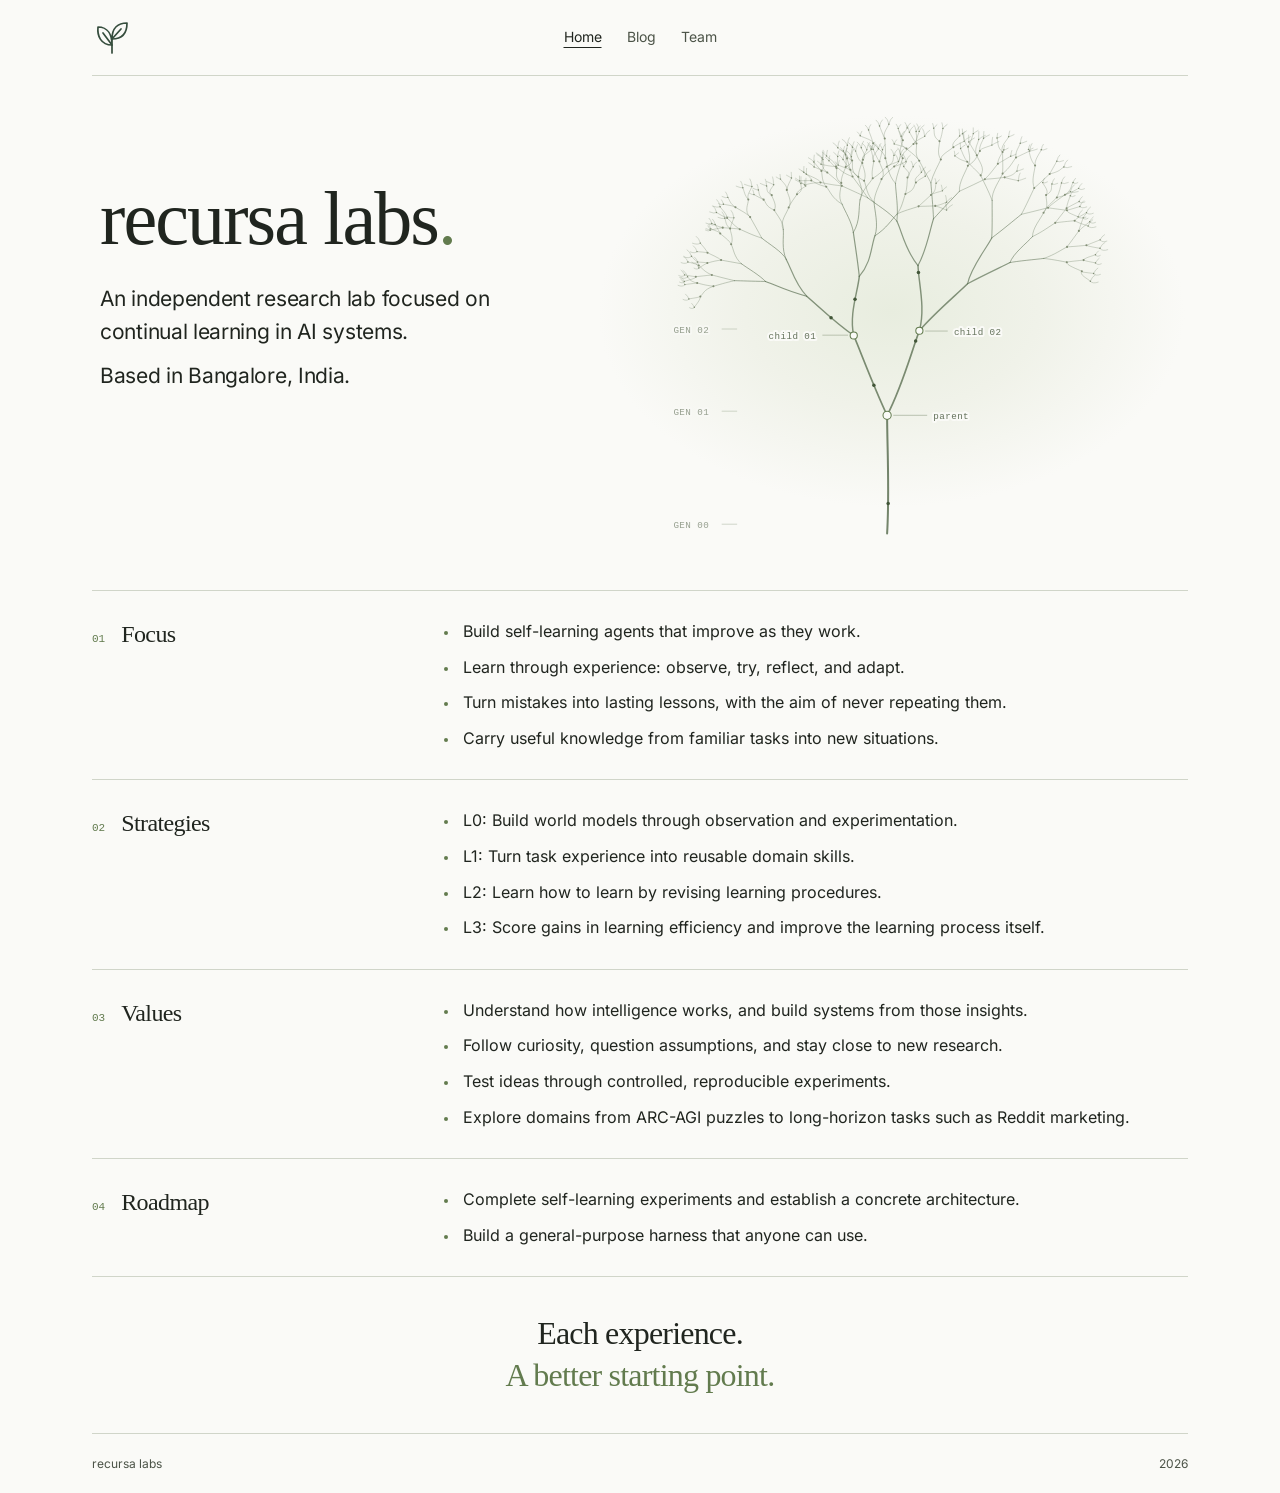
==== index.html @ bed9f483 "Refresh blog presentation and add researcher profiles" ====
<!doctype html>
<html lang="en">
<head>
<meta charset="utf-8">
<meta name="viewport" content="width=device-width, initial-scale=1">
<meta name="theme-color" content="#fafaf7">
<meta name="description" content="An independent research lab focused on continual learning in AI systems. Based in Bangalore, India.">
<title>recursa labs — Continual learning</title>
<link rel="icon" type="image/svg+xml" href="./assets/mark.svg">
<link rel="preload" href="./assets/inter-400.ttf" as="font" type="font/ttf" crossorigin>
<link rel="stylesheet" href="./styles.css">
<script src="./app.js" defer></script>
</head>
<body>
<a class="skip-link" href="#main">Skip to content</a>
<div class="page-shell">
<header class="site-header">
<a href="#/" class="wordmark" aria-label="recursa labs home"><img src="./assets/mark.svg" width="40" height="40" alt=""></a>
<nav aria-label="Main navigation"><a href="#/" data-route="home" aria-current="page">Home</a><a href="#/blog" data-route="blog">Blog</a><a href="#/team" data-route="team">Team</a></nav>
</header>
<main id="main" tabindex="-1">
<div data-view="home">
<section class="hero" aria-labelledby="hero-title">

<div class="hero-copy"><h1 id="hero-title">recursa labs<span class="brand-dot">.</span></h1><p class="hero-intro">An independent research lab focused on continual learning in AI systems.<br>Based in Bangalore, India.</p></div><div class="hero-study"><svg id="learning-field" viewBox="122 117 445 438" role="img" aria-labelledby="field-title field-desc">
<title id="field-title">A branching tree</title><desc id="field-desc">An illustrative tree of learning generations. A parent branches into two child candidates, which continue to branch into finer possibilities. Small points move along its main branches.</desc>
<g fill="none" stroke="#63765a" stroke-linecap="round"><path d="M340.00,535.00 C342.48,494.75 340.00,448.75 340.00,420.00" stroke-width="1.96" opacity="0.89"/><path d="M340.00,420.00 C327.14,392.82 315.64,361.75 307.52,342.33" stroke-width="1.68" opacity="0.83"/><path d="M307.52,342.33 C288.14,328.94 273.16,313.64 261.71,304.07" stroke-width="1.40" opacity="0.78"/><path d="M261.71,304.07 C242.21,299.05 231.68,293.30 221.67,289.71" stroke-width="1.12" opacity="0.72"/><path d="M221.67,289.71 C206.91,289.45 198.99,289.14 191.43,288.95" stroke-width="0.84" opacity="0.67"/><path d="M191.43,288.95 C182.71,290.85 176.08,293.03 170.96,294.38" stroke-width="0.56" opacity="0.61"/><path d="M170.96,294.38 C160.90,297.85 161.43,301.80 158.25,304.28" stroke-width="0.55" opacity="0.56"/><path d="M158.25,304.28 C158.41,308.00 153.83,312.26 152.36,314.92" stroke-width="0.55" opacity="0.50"/><path d="M158.25,304.28 C159.02,305.13 149.87,306.10 147.08,306.71" stroke-width="0.55" opacity="0.50"/><path d="M170.96,294.38 C161.70,293.30 159.13,292.06 155.18,291.28" stroke-width="0.55" opacity="0.56"/><path d="M155.18,291.28 C149.44,291.81 146.17,292.42 143.16,292.80" stroke-width="0.55" opacity="0.50"/><path d="M155.18,291.28 C146.37,289.16 148.15,286.74 145.81,285.23" stroke-width="0.55" opacity="0.50"/><path d="M191.43,288.95 C183.09,287.01 174.92,284.79 169.42,283.40" stroke-width="0.56" opacity="0.61"/><path d="M169.42,283.40 C163.95,284.00 157.70,284.67 153.80,285.10" stroke-width="0.55" opacity="0.56"/><path d="M153.80,285.10 C155.36,286.71 145.42,288.56 142.63,289.72" stroke-width="0.55" opacity="0.50"/><path d="M153.80,285.10 C148.25,284.48 145.61,283.77 142.88,283.32" stroke-width="0.55" opacity="0.50"/><path d="M169.42,283.40 C161.65,280.18 159.89,276.49 156.71,274.19" stroke-width="0.55" opacity="0.56"/><path d="M156.71,274.19 C156.31,272.98 148.78,271.61 146.14,270.75" stroke-width="0.55" opacity="0.50"/><path d="M156.71,274.19 C156.71,271.07 151.39,267.50 149.62,265.27" stroke-width="0.55" opacity="0.50"/><path d="M221.67,289.71 C216.08,283.69 204.06,276.80 198.19,272.50" stroke-width="0.84" opacity="0.67"/><path d="M198.19,272.50 C191.35,271.25 183.35,269.82 178.41,268.92" stroke-width="0.56" opacity="0.61"/><path d="M178.41,268.92 C170.57,269.92 168.36,271.05 165.01,271.76" stroke-width="0.55" opacity="0.56"/><path d="M165.01,271.76 C161.67,273.45 158.84,275.38 156.78,276.59" stroke-width="0.55" opacity="0.50"/><path d="M165.01,271.76 C167.02,271.42 157.95,271.04 155.59,270.80" stroke-width="0.55" opacity="0.50"/><path d="M178.41,268.92 C175.86,266.41 168.50,263.55 165.19,261.75" stroke-width="0.55" opacity="0.56"/><path d="M165.19,261.75 C163.76,261.38 157.55,260.94 155.01,260.67" stroke-width="0.55" opacity="0.50"/><path d="M165.19,261.75 C163.73,258.48 159.98,254.73 158.24,252.40" stroke-width="0.55" opacity="0.50"/><path d="M198.19,272.50 C190.65,265.83 190.72,258.20 188.22,253.43" stroke-width="0.56" opacity="0.61"/><path d="M188.22,253.43 C186.67,249.83 180.29,245.71 177.64,243.14" stroke-width="0.55" opacity="0.56"/><path d="M177.64,243.14 C177.93,241.52 170.71,239.68 168.40,238.52" stroke-width="0.55" opacity="0.50"/><path d="M177.64,243.14 C176.06,240.01 173.88,236.44 172.62,234.21" stroke-width="0.55" opacity="0.50"/><path d="M188.22,253.43 C191.00,248.13 187.42,242.06 187.15,238.28" stroke-width="0.55" opacity="0.56"/><path d="M187.15,238.28 C182.35,234.75 183.31,230.71 182.03,228.19" stroke-width="0.55" opacity="0.50"/><path d="M187.15,238.28 C188.15,234.62 189.94,230.44 190.87,227.82" stroke-width="0.55" opacity="0.50"/><path d="M261.71,304.07 C249.92,291.54 246.80,277.22 241.83,268.27" stroke-width="1.12" opacity="0.72"/><path d="M241.83,268.27 C238.64,260.98 223.93,252.66 217.97,247.46" stroke-width="0.84" opacity="0.67"/><path d="M217.97,247.46 C208.03,244.47 201.95,241.05 196.61,238.91" stroke-width="0.56" opacity="0.61"/><path d="M196.61,238.91 C197.39,238.36 184.16,237.74 180.01,237.35" stroke-width="0.55" opacity="0.56"/><path d="M180.01,237.35 C174.52,238.20 170.86,239.18 167.80,239.78" stroke-width="0.55" opacity="0.50"/><path d="M180.01,237.35 C173.73,235.91 172.03,234.27 169.37,233.25" stroke-width="0.55" opacity="0.50"/><path d="M196.61,238.91 C190.45,235.06 187.39,230.66 184.32,227.92" stroke-width="0.55" opacity="0.56"/><path d="M184.32,227.92 C179.17,226.06 176.52,223.94 173.93,222.61" stroke-width="0.55" opacity="0.50"/><path d="M184.32,227.92 C184.21,224.13 179.18,219.79 177.47,217.08" stroke-width="0.55" opacity="0.50"/><path d="M217.97,247.46 C214.22,240.33 209.51,232.18 206.69,227.09" stroke-width="0.56" opacity="0.61"/><path d="M206.69,227.09 C204.25,223.73 195.98,219.90 192.41,217.51" stroke-width="0.55" opacity="0.56"/><path d="M192.41,217.51 C193.00,216.45 183.61,215.25 180.67,214.49" stroke-width="0.55" opacity="0.50"/><path d="M192.41,217.51 C186.85,214.13 186.83,210.28 184.97,207.87" stroke-width="0.55" opacity="0.50"/><path d="M206.69,227.09 C200.09,221.10 205.38,214.25 204.94,209.97" stroke-width="0.55" opacity="0.56"/><path d="M204.94,209.97 C201.02,205.97 200.91,201.39 199.57,198.53" stroke-width="0.55" opacity="0.50"/><path d="M204.94,209.97 C202.78,205.57 207.55,200.54 208.42,197.39" stroke-width="0.55" opacity="0.50"/><path d="M241.83,268.27 C236.92,258.07 239.67,246.42 238.95,239.14" stroke-width="0.84" opacity="0.67"/><path d="M238.95,239.14 C240.02,232.54 232.39,224.99 230.21,220.27" stroke-width="0.56" opacity="0.61"/><path d="M230.21,220.27 C221.34,216.71 222.43,212.63 219.84,210.08" stroke-width="0.55" opacity="0.56"/><path d="M219.84,210.08 C215.90,208.36 212.80,206.40 210.45,205.18" stroke-width="0.55" opacity="0.50"/><path d="M219.84,210.08 C214.21,206.81 216.00,203.08 214.72,200.75" stroke-width="0.55" opacity="0.50"/><path d="M230.21,220.27 C233.36,215.18 228.31,209.35 227.68,205.71" stroke-width="0.55" opacity="0.56"/><path d="M227.68,205.71 C221.12,202.57 223.94,198.99 222.69,196.75" stroke-width="0.55" opacity="0.50"/><path d="M227.68,205.71 C222.56,202.16 229.12,198.10 229.60,195.56" stroke-width="0.55" opacity="0.50"/><path d="M238.95,239.14 C234.69,231.62 242.89,223.03 244.21,217.65" stroke-width="0.56" opacity="0.61"/><path d="M244.21,217.65 C248.34,211.68 242.82,204.85 242.36,200.59" stroke-width="0.55" opacity="0.56"/><path d="M242.36,200.59 C243.59,196.92 237.75,192.73 236.22,190.12" stroke-width="0.55" opacity="0.50"/><path d="M242.36,200.59 C242.88,196.57 245.78,191.98 246.93,189.11" stroke-width="0.55" opacity="0.50"/><path d="M244.21,217.65 C246.01,213.19 250.26,208.09 252.28,204.91" stroke-width="0.55" opacity="0.56"/><path d="M252.28,204.91 C259.68,201.23 255.16,197.03 256.12,194.41" stroke-width="0.55" opacity="0.50"/><path d="M252.28,204.91 C250.79,202.08 258.67,198.84 260.80,196.82" stroke-width="0.55" opacity="0.50"/><path d="M307.52,342.33 C302.78,322.18 311.58,299.14 312.93,284.75" stroke-width="1.40" opacity="0.78"/><path d="M312.93,284.75 C311.38,269.77 308.59,252.65 307.14,241.95" stroke-width="1.12" opacity="0.72"/><path d="M307.14,241.95 C305.95,232.35 298.94,221.38 296.21,214.52" stroke-width="0.84" opacity="0.67"/><path d="M296.21,214.52 C285.89,208.56 284.63,201.75 280.78,197.50" stroke-width="0.56" opacity="0.61"/><path d="M280.78,197.50 C271.20,195.40 269.85,193.00 266.21,191.50" stroke-width="0.55" opacity="0.56"/><path d="M266.21,191.50 C263.98,191.58 257.60,191.68 254.73,191.74" stroke-width="0.55" opacity="0.50"/><path d="M266.21,191.50 C267.62,188.68 260.72,185.46 258.89,183.44" stroke-width="0.55" opacity="0.50"/><path d="M280.78,197.50 C275.92,192.11 277.23,185.95 276.05,182.10" stroke-width="0.55" opacity="0.56"/><path d="M276.05,182.10 C273.32,179.04 270.48,175.55 268.62,173.37" stroke-width="0.55" opacity="0.50"/><path d="M276.05,182.10 C280.61,178.26 277.18,173.88 277.56,171.14" stroke-width="0.55" opacity="0.50"/><path d="M296.21,214.52 C291.40,207.27 295.61,198.97 295.40,193.79" stroke-width="0.56" opacity="0.61"/><path d="M295.40,193.79 C287.76,188.83 291.96,183.16 290.81,179.62" stroke-width="0.55" opacity="0.56"/><path d="M290.81,179.62 C288.04,177.00 285.26,174.02 283.41,172.15" stroke-width="0.55" opacity="0.50"/><path d="M290.81,179.62 C291.70,175.61 291.62,171.04 291.90,168.18" stroke-width="0.55" opacity="0.50"/><path d="M295.40,193.79 C294.77,188.34 298.64,182.11 299.71,178.22" stroke-width="0.55" opacity="0.56"/><path d="M299.71,178.22 C300.92,174.08 299.54,169.35 299.48,166.40" stroke-width="0.55" opacity="0.50"/><path d="M299.71,178.22 C308.16,174.77 303.85,170.83 305.23,168.36" stroke-width="0.55" opacity="0.50"/><path d="M307.14,241.95 C314.21,230.86 312.04,218.19 313.67,210.27" stroke-width="0.84" opacity="0.67"/><path d="M313.67,210.27 C318.62,202.38 312.39,193.37 311.96,187.73" stroke-width="0.56" opacity="0.61"/><path d="M311.96,187.73 C303.20,182.24 307.46,175.97 305.96,172.05" stroke-width="0.55" opacity="0.56"/><path d="M305.96,172.05 C299.58,168.81 299.64,165.11 297.54,162.80" stroke-width="0.55" opacity="0.50"/><path d="M305.96,172.05 C302.96,167.54 306.19,162.38 306.26,159.15" stroke-width="0.55" opacity="0.50"/><path d="M311.96,187.73 C312.00,181.96 315.40,175.36 316.55,171.24" stroke-width="0.55" opacity="0.56"/><path d="M316.55,171.24 C320.85,167.15 315.26,162.47 314.83,159.55" stroke-width="0.55" opacity="0.50"/><path d="M316.55,171.24 C314.62,167.67 322.95,163.60 325.09,161.06" stroke-width="0.55" opacity="0.50"/><path d="M313.67,210.27 C313.99,202.95 322.90,194.58 325.98,189.36" stroke-width="0.56" opacity="0.61"/><path d="M325.98,189.36 C324.22,183.51 326.72,176.83 326.97,172.65" stroke-width="0.55" opacity="0.56"/><path d="M326.97,172.65 C326.25,168.54 324.96,163.85 324.29,160.91" stroke-width="0.55" opacity="0.50"/><path d="M326.97,172.65 C323.58,168.42 330.37,163.58 331.51,160.56" stroke-width="0.55" opacity="0.50"/><path d="M325.98,189.36 C333.02,185.38 336.28,180.83 339.71,177.99" stroke-width="0.55" opacity="0.56"/><path d="M339.71,177.99 C348.17,174.15 344.95,169.76 346.69,167.02" stroke-width="0.55" opacity="0.50"/><path d="M339.71,177.99 C341.26,176.23 348.18,174.22 351.00,172.97" stroke-width="0.55" opacity="0.50"/><path d="M312.93,284.75 C325.01,270.92 324.37,255.13 328.19,245.25" stroke-width="1.12" opacity="0.72"/><path d="M328.19,245.25 C332.02,233.78 327.53,220.67 327.32,212.48" stroke-width="0.84" opacity="0.67"/><path d="M327.32,212.48 C319.58,205.20 320.05,196.87 317.63,191.67" stroke-width="0.56" opacity="0.61"/><path d="M317.63,191.67 C310.03,187.92 307.58,183.64 304.23,180.96" stroke-width="0.55" opacity="0.56"/><path d="M304.23,180.96 C299.88,179.41 295.42,177.63 292.49,176.52" stroke-width="0.55" opacity="0.50"/><path d="M304.23,180.96 C301.09,177.45 298.89,173.45 297.11,170.94" stroke-width="0.55" opacity="0.50"/><path d="M317.63,191.67 C320.62,185.61 316.31,178.68 315.87,174.34" stroke-width="0.55" opacity="0.56"/><path d="M315.87,174.34 C310.61,170.32 310.96,165.72 309.33,162.85" stroke-width="0.55" opacity="0.50"/><path d="M315.87,174.34 C314.22,169.90 319.14,164.82 320.23,161.65" stroke-width="0.55" opacity="0.50"/><path d="M327.32,212.48 C327.45,204.65 332.75,195.69 334.57,190.10" stroke-width="0.56" opacity="0.61"/><path d="M334.57,190.10 C339.50,184.13 333.03,177.30 332.52,173.04" stroke-width="0.55" opacity="0.56"/><path d="M332.52,173.04 C329.59,168.90 327.97,164.17 326.46,161.21" stroke-width="0.55" opacity="0.50"/><path d="M332.52,173.04 C333.87,169.04 334.76,164.47 335.51,161.61" stroke-width="0.55" opacity="0.50"/><path d="M334.57,190.10 C337.00,185.77 343.81,180.83 346.89,177.74" stroke-width="0.55" opacity="0.56"/><path d="M346.89,177.74 C353.59,173.62 351.54,168.91 353.09,165.97" stroke-width="0.55" opacity="0.50"/><path d="M346.89,177.74 C353.33,176.14 355.48,174.32 358.34,173.18" stroke-width="0.55" opacity="0.50"/><path d="M328.19,245.25 C339.82,237.87 344.32,229.43 349.69,224.16" stroke-width="0.84" opacity="0.67"/><path d="M349.69,224.16 C354.82,217.30 355.78,209.46 357.81,204.55" stroke-width="0.56" opacity="0.61"/><path d="M357.81,204.55 C359.67,198.98 359.33,192.61 359.84,188.63" stroke-width="0.55" opacity="0.56"/><path d="M359.84,188.63 C365.16,184.85 357.09,180.52 356.17,177.82" stroke-width="0.55" opacity="0.50"/><path d="M359.84,188.63 C360.84,184.94 363.98,180.72 365.35,178.08" stroke-width="0.55" opacity="0.50"/><path d="M357.81,204.55 C368.00,200.66 365.48,196.22 368.03,193.44" stroke-width="0.55" opacity="0.56"/><path d="M368.03,193.44 C364.51,189.96 372.04,185.98 373.38,183.49" stroke-width="0.55" opacity="0.50"/><path d="M368.03,193.44 C369.17,191.31 374.84,188.87 377.11,187.34" stroke-width="0.55" opacity="0.50"/><path d="M349.69,224.16 C353.86,221.53 365.39,218.51 370.62,216.63" stroke-width="0.56" opacity="0.61"/><path d="M370.62,216.63 C374.91,212.76 379.65,208.33 382.66,205.57" stroke-width="0.55" opacity="0.56"/><path d="M382.66,205.57 C388.52,201.59 386.42,197.05 387.68,194.21" stroke-width="0.55" opacity="0.50"/><path d="M382.66,205.57 C382.73,204.16 391.01,202.55 393.80,201.55" stroke-width="0.55" opacity="0.50"/><path d="M370.62,216.63 C381.14,216.47 382.79,216.28 386.85,216.17" stroke-width="0.55" opacity="0.56"/><path d="M386.85,216.17 C393.31,214.91 395.13,213.48 397.90,212.58" stroke-width="0.55" opacity="0.50"/><path d="M386.85,216.17 C392.07,217.61 395.12,219.26 397.88,220.29" stroke-width="0.55" opacity="0.50"/><path d="M340.00,420.00 C354.98,391.19 363.56,358.27 371.41,337.69" stroke-width="1.68" opacity="0.83"/><path d="M371.41,337.69 C377.57,315.49 370.40,290.12 370.07,274.27" stroke-width="1.40" opacity="0.78"/><path d="M370.07,274.27 C357.45,259.12 354.61,241.81 349.46,230.99" stroke-width="1.12" opacity="0.72"/><path d="M349.46,230.99 C343.64,223.06 328.20,213.99 321.12,208.33" stroke-width="0.84" opacity="0.67"/><path d="M321.12,208.33 C312.74,204.25 302.22,199.59 295.92,196.67" stroke-width="0.56" opacity="0.61"/><path d="M295.92,196.67 C283.85,195.50 280.37,194.17 275.19,193.33" stroke-width="0.55" opacity="0.56"/><path d="M275.19,193.33 C262.99,194.17 263.60,195.14 259.74,195.74" stroke-width="0.55" opacity="0.50"/><path d="M275.19,193.33 C274.89,190.52 264.85,187.30 261.40,185.29" stroke-width="0.55" opacity="0.50"/><path d="M295.92,196.67 C292.73,192.10 285.32,186.88 281.78,183.62" stroke-width="0.55" opacity="0.56"/><path d="M281.78,183.62 C277.72,181.76 272.17,179.64 268.96,178.31" stroke-width="0.55" opacity="0.50"/><path d="M281.78,183.62 C274.15,178.73 278.03,173.14 276.78,169.64" stroke-width="0.55" opacity="0.50"/><path d="M321.12,208.33 C316.42,201.09 310.03,192.82 306.33,187.65" stroke-width="0.56" opacity="0.61"/><path d="M306.33,187.65 C296.16,184.26 294.25,180.38 290.23,177.96" stroke-width="0.55" opacity="0.56"/><path d="M290.23,177.96 C280.65,177.18 279.37,176.28 275.75,175.72" stroke-width="0.55" opacity="0.50"/><path d="M290.23,177.96 C291.14,174.36 283.33,170.25 281.03,167.68" stroke-width="0.55" opacity="0.50"/><path d="M306.33,187.65 C304.08,181.45 302.33,174.36 300.99,169.94" stroke-width="0.55" opacity="0.56"/><path d="M300.99,169.94 C304.01,166.33 294.26,162.21 292.02,159.63" stroke-width="0.55" opacity="0.50"/><path d="M300.99,169.94 C297.52,165.46 301.24,160.35 301.32,157.16" stroke-width="0.55" opacity="0.50"/><path d="M349.46,230.99 C351.18,218.11 348.43,203.38 348.09,194.18" stroke-width="0.84" opacity="0.67"/><path d="M348.09,194.18 C340.28,185.62 340.74,175.83 338.29,169.71" stroke-width="0.56" opacity="0.61"/><path d="M338.29,169.71 C338.03,164.63 329.37,158.83 326.40,155.21" stroke-width="0.55" opacity="0.56"/><path d="M326.40,155.21 C327.96,152.67 316.97,149.78 313.83,147.97" stroke-width="0.55" opacity="0.50"/><path d="M326.40,155.21 C325.21,150.71 323.07,145.57 321.96,142.36" stroke-width="0.55" opacity="0.50"/><path d="M338.29,169.71 C338.98,163.04 337.84,155.43 337.69,150.66" stroke-width="0.55" opacity="0.56"/><path d="M337.69,150.66 C335.65,146.40 333.89,141.53 332.62,138.49" stroke-width="0.55" opacity="0.50"/><path d="M337.69,150.66 C334.81,145.77 340.72,140.18 341.73,136.68" stroke-width="0.55" opacity="0.50"/><path d="M348.09,194.18 C349.41,185.66 353.40,175.92 355.17,169.83" stroke-width="0.56" opacity="0.61"/><path d="M355.17,169.83 C348.97,163.72 355.28,156.73 355.32,152.37" stroke-width="0.55" opacity="0.56"/><path d="M355.32,152.37 C352.32,148.38 351.94,143.82 350.81,140.96" stroke-width="0.55" opacity="0.50"/><path d="M355.32,152.37 C352.82,148.15 358.46,143.33 359.51,140.32" stroke-width="0.55" opacity="0.50"/><path d="M355.17,169.83 C352.18,164.94 363.05,159.36 365.68,155.86" stroke-width="0.55" opacity="0.56"/><path d="M365.68,155.86 C371.27,151.63 367.60,146.80 368.25,143.78" stroke-width="0.55" opacity="0.50"/><path d="M365.68,155.86 C366.06,153.28 373.87,150.32 376.60,148.47" stroke-width="0.55" opacity="0.50"/><path d="M370.07,274.27 C378.77,258.36 381.39,240.18 385.16,228.82" stroke-width="1.12" opacity="0.72"/><path d="M385.16,228.82 C384.68,216.53 383.25,202.49 382.61,193.71" stroke-width="0.84" opacity="0.67"/><path d="M382.61,193.71 C378.50,186.21 374.11,177.63 371.28,172.27" stroke-width="0.56" opacity="0.61"/><path d="M371.28,172.27 C369.31,168.13 361.94,163.39 358.83,160.43" stroke-width="0.55" opacity="0.56"/><path d="M358.83,160.43 C358.86,158.84 349.89,157.01 346.91,155.87" stroke-width="0.55" opacity="0.50"/><path d="M358.83,160.43 C350.79,156.21 355.00,151.39 353.72,148.37" stroke-width="0.55" opacity="0.50"/><path d="M371.28,172.27 C366.22,166.41 369.27,159.72 368.60,155.53" stroke-width="0.55" opacity="0.56"/><path d="M368.60,155.53 C365.41,151.64 363.42,147.19 361.70,144.41" stroke-width="0.55" opacity="0.50"/><path d="M368.60,155.53 C367.46,151.38 370.57,146.63 371.23,143.66" stroke-width="0.55" opacity="0.50"/><path d="M382.61,193.71 C384.29,185.77 389.85,176.68 392.27,171.01" stroke-width="0.56" opacity="0.61"/><path d="M392.27,171.01 C387.77,164.78 391.34,157.66 391.03,153.21" stroke-width="0.55" opacity="0.56"/><path d="M391.03,153.21 C383.63,148.77 386.78,143.70 385.36,140.53" stroke-width="0.55" opacity="0.50"/><path d="M391.03,153.21 C393.30,148.89 393.49,143.95 394.31,140.86" stroke-width="0.55" opacity="0.50"/><path d="M392.27,171.01 C391.20,166.81 401.44,162.02 404.50,159.02" stroke-width="0.55" opacity="0.56"/><path d="M404.50,159.02 C401.45,155.19 409.06,150.82 410.58,148.09" stroke-width="0.55" opacity="0.50"/><path d="M404.50,159.02 C406.64,157.04 412.32,154.77 414.93,153.36" stroke-width="0.55" opacity="0.50"/><path d="M385.16,228.82 C393.61,219.41 404.08,208.64 410.39,201.91" stroke-width="0.84" opacity="0.67"/><path d="M410.39,201.91 C409.54,193.20 416.55,183.23 418.61,177.01" stroke-width="0.56" opacity="0.61"/><path d="M418.61,177.01 C422.61,170.56 418.76,163.20 418.81,158.59" stroke-width="0.55" opacity="0.56"/><path d="M418.81,158.59 C414.48,154.17 414.82,149.11 413.49,145.95" stroke-width="0.55" opacity="0.50"/><path d="M418.81,158.59 C421.78,154.13 422.60,149.04 423.87,145.85" stroke-width="0.55" opacity="0.50"/><path d="M418.61,177.01 C427.66,172.05 427.34,166.38 430.25,162.84" stroke-width="0.55" opacity="0.56"/><path d="M430.25,162.84 C429.00,158.46 432.97,153.47 433.88,150.34" stroke-width="0.55" opacity="0.50"/><path d="M430.25,162.84 C428.68,160.80 439.04,158.47 441.97,157.02" stroke-width="0.55" opacity="0.50"/><path d="M410.39,201.91 C419.57,197.83 428.91,193.15 435.08,190.23" stroke-width="0.56" opacity="0.61"/><path d="M435.08,190.23 C440.84,184.94 444.63,178.90 447.81,175.12" stroke-width="0.55" opacity="0.56"/><path d="M447.81,175.12 C447.35,170.44 452.11,165.09 453.54,161.75" stroke-width="0.55" opacity="0.50"/><path d="M447.81,175.12 C452.33,172.55 457.19,169.61 460.31,167.78" stroke-width="0.55" opacity="0.50"/><path d="M435.08,190.23 C446.77,189.59 449.56,188.86 454.38,188.41" stroke-width="0.55" opacity="0.56"/><path d="M454.38,188.41 C464.62,186.28 463.37,183.85 466.37,182.33" stroke-width="0.55" opacity="0.50"/><path d="M454.38,188.41 C456.64,189.54 464.33,190.83 467.64,191.64" stroke-width="0.55" opacity="0.50"/><path d="M371.41,337.69 C384.88,321.69 406.58,303.40 418.30,291.97" stroke-width="1.40" opacity="0.78"/><path d="M418.30,291.97 C421.42,276.36 435.96,258.52 441.85,247.37" stroke-width="1.12" opacity="0.72"/><path d="M441.85,247.37 C442.53,234.63 442.13,220.06 442.23,210.96" stroke-width="0.84" opacity="0.67"/><path d="M442.23,210.96 C439.21,202.39 433.86,192.58 431.07,186.45" stroke-width="0.56" opacity="0.61"/><path d="M431.07,186.45 C427.07,181.84 421.27,176.58 418.01,173.29" stroke-width="0.55" opacity="0.56"/><path d="M418.01,173.29 C409.78,171.27 408.97,168.96 405.95,167.52" stroke-width="0.55" opacity="0.50"/><path d="M418.01,173.29 C414.50,168.77 413.13,163.60 411.51,160.37" stroke-width="0.55" opacity="0.50"/><path d="M431.07,186.45 C436.59,179.58 428.24,171.72 427.29,166.81" stroke-width="0.55" opacity="0.56"/><path d="M427.29,166.81 C424.35,162.29 421.47,157.13 419.53,153.90" stroke-width="0.55" opacity="0.50"/><path d="M427.29,166.81 C423.98,161.46 428.65,155.34 429.11,151.52" stroke-width="0.55" opacity="0.50"/><path d="M442.23,210.96 C441.30,201.79 449.87,191.30 452.41,184.75" stroke-width="0.56" opacity="0.61"/><path d="M452.41,184.75 C452.91,177.42 452.37,169.05 452.35,163.81" stroke-width="0.55" opacity="0.56"/><path d="M452.35,163.81 C446.55,159.03 448.35,153.56 447.01,150.15" stroke-width="0.55" opacity="0.50"/><path d="M452.35,163.81 C449.33,158.57 456.82,152.57 458.31,148.82" stroke-width="0.55" opacity="0.50"/><path d="M452.41,184.75 C459.69,179.27 462.21,173.01 465.47,169.10" stroke-width="0.55" opacity="0.56"/><path d="M465.47,169.10 C464.00,164.26 468.56,158.72 469.58,155.27" stroke-width="0.55" opacity="0.50"/><path d="M465.47,169.10 C470.01,166.88 475.46,164.35 478.78,162.77" stroke-width="0.55" opacity="0.50"/><path d="M441.85,247.37 C452.68,239.31 463.52,230.11 470.74,224.36" stroke-width="0.84" opacity="0.67"/><path d="M470.74,224.36 C475.52,215.42 480.09,205.21 483.21,198.82" stroke-width="0.56" opacity="0.61"/><path d="M483.21,198.82 C480.00,191.13 483.84,182.35 484.05,176.85" stroke-width="0.55" opacity="0.56"/><path d="M484.05,176.85 C478.90,171.36 479.19,165.08 477.56,161.16" stroke-width="0.55" opacity="0.50"/><path d="M484.05,176.85 C482.96,171.49 488.54,165.36 490.03,161.53" stroke-width="0.55" opacity="0.50"/><path d="M483.21,198.82 C488.86,194.01 494.45,188.51 498.20,185.07" stroke-width="0.55" opacity="0.56"/><path d="M498.20,185.07 C500.78,180.73 503.41,175.78 505.14,172.69" stroke-width="0.55" opacity="0.50"/><path d="M498.20,185.07 C508.92,182.71 508.58,180.02 512.04,178.33" stroke-width="0.55" opacity="0.50"/><path d="M470.74,224.36 C480.39,222.13 490.20,219.59 496.69,218.00" stroke-width="0.56" opacity="0.61"/><path d="M496.69,218.00 C501.02,213.54 508.98,208.45 513.08,205.27" stroke-width="0.55" opacity="0.56"/><path d="M513.08,205.27 C519.80,201.10 518.99,196.33 520.96,193.35" stroke-width="0.55" opacity="0.50"/><path d="M513.08,205.27 C520.25,203.12 523.11,200.65 526.46,199.11" stroke-width="0.55" opacity="0.50"/><path d="M496.69,218.00 C501.89,218.87 510.41,219.86 514.98,220.48" stroke-width="0.55" opacity="0.56"/><path d="M514.98,220.48 C519.96,219.19 524.46,217.72 527.62,216.80" stroke-width="0.55" opacity="0.50"/><path d="M514.98,220.48 C513.95,222.70 523.14,225.23 525.86,226.81" stroke-width="0.55" opacity="0.50"/><path d="M418.30,291.97 C431.49,284.76 449.26,276.51 459.58,271.36" stroke-width="1.12" opacity="0.72"/><path d="M459.58,271.36 C462.51,262.50 476.03,252.38 481.51,246.05" stroke-width="0.84" opacity="0.67"/><path d="M481.51,246.05 C481.29,237.93 489.59,228.65 492.28,222.84" stroke-width="0.56" opacity="0.61"/><path d="M492.28,222.84 C498.10,216.80 494.14,209.90 494.76,205.59" stroke-width="0.55" opacity="0.56"/><path d="M494.76,205.59 C498.28,201.36 492.30,196.53 491.48,193.52" stroke-width="0.55" opacity="0.50"/><path d="M494.76,205.59 C502.32,201.83 499.01,197.54 500.42,194.86" stroke-width="0.55" opacity="0.50"/><path d="M492.28,222.84 C494.04,217.64 501.99,211.70 505.23,207.99" stroke-width="0.55" opacity="0.56"/><path d="M505.23,207.99 C507.91,203.03 508.58,197.36 509.69,193.81" stroke-width="0.55" opacity="0.50"/><path d="M505.23,207.99 C515.35,205.99 515.06,203.71 518.34,202.28" stroke-width="0.55" opacity="0.50"/><path d="M481.51,246.05 C491.41,241.37 498.12,236.03 503.65,232.69" stroke-width="0.56" opacity="0.61"/><path d="M503.65,232.69 C507.38,227.72 511.93,222.04 514.69,218.49" stroke-width="0.55" opacity="0.56"/><path d="M514.69,218.49 C514.99,214.21 517.39,209.32 518.29,206.26" stroke-width="0.55" opacity="0.50"/><path d="M514.69,218.49 C518.25,216.20 523.82,213.59 526.86,211.95" stroke-width="0.55" opacity="0.50"/><path d="M503.65,232.69 C507.73,231.94 517.81,231.09 522.53,230.55" stroke-width="0.55" opacity="0.56"/><path d="M522.53,230.55 C524.34,227.82 531.16,224.70 534.04,222.74" stroke-width="0.55" opacity="0.50"/><path d="M522.53,230.55 C524.85,232.39 532.34,234.49 535.61,235.80" stroke-width="0.55" opacity="0.50"/><path d="M459.58,271.36 C465.93,269.94 484.29,268.33 492.53,267.32" stroke-width="0.84" opacity="0.67"/><path d="M492.53,267.32 C503.80,263.38 509.50,258.88 515.15,256.07" stroke-width="0.56" opacity="0.61"/><path d="M515.15,256.07 C519.29,250.62 523.77,244.40 526.64,240.51" stroke-width="0.55" opacity="0.56"/><path d="M526.64,240.51 C527.60,236.07 529.81,230.99 530.86,227.82" stroke-width="0.55" opacity="0.50"/><path d="M526.64,240.51 C529.62,237.37 534.57,233.78 537.21,231.54" stroke-width="0.55" opacity="0.50"/><path d="M515.15,256.07 C524.44,255.54 529.29,254.94 534.00,254.56" stroke-width="0.55" opacity="0.56"/><path d="M534.00,254.56 C538.30,252.70 543.99,250.58 547.33,249.25" stroke-width="0.55" opacity="0.50"/><path d="M534.00,254.56 C534.72,255.59 543.88,256.76 547.17,257.49" stroke-width="0.55" opacity="0.50"/><path d="M492.53,267.32 C503.56,268.59 509.29,270.03 514.87,270.94" stroke-width="0.56" opacity="0.61"/><path d="M514.87,270.94 C517.60,270.24 527.15,269.44 531.24,268.94" stroke-width="0.55" opacity="0.56"/><path d="M531.24,268.94 C530.55,267.10 539.89,265.00 542.77,263.69" stroke-width="0.55" opacity="0.50"/><path d="M531.24,268.94 C532.01,269.89 539.92,270.98 542.82,271.65" stroke-width="0.55" opacity="0.50"/><path d="M514.87,270.94 C513.54,274.07 525.86,277.64 529.52,279.87" stroke-width="0.55" opacity="0.56"/><path d="M529.52,279.87 C526.64,280.60 538.13,281.43 541.00,281.95" stroke-width="0.55" opacity="0.50"/><path d="M529.52,279.87 C526.15,283.25 535.76,287.12 537.84,289.53" stroke-width="0.55" opacity="0.50"/></g><g fill="#849077"><circle cx="170.96" cy="294.38" r="1"/><circle cx="158.25" cy="304.28" r="1"/><circle cx="152.36" cy="314.92" r="0.7"/><circle cx="147.08" cy="306.71" r="0.7"/><circle cx="155.18" cy="291.28" r="1"/><circle cx="143.16" cy="292.80" r="0.7"/><circle cx="145.81" cy="285.23" r="0.7"/><circle cx="169.42" cy="283.40" r="1"/><circle cx="153.80" cy="285.10" r="1"/><circle cx="142.63" cy="289.72" r="0.7"/><circle cx="142.88" cy="283.32" r="0.7"/><circle cx="156.71" cy="274.19" r="1"/><circle cx="146.14" cy="270.75" r="0.7"/><circle cx="149.62" cy="265.27" r="0.7"/><circle cx="178.41" cy="268.92" r="1"/><circle cx="165.01" cy="271.76" r="1"/><circle cx="156.78" cy="276.59" r="0.7"/><circle cx="155.59" cy="270.80" r="0.7"/><circle cx="165.19" cy="261.75" r="1"/><circle cx="155.01" cy="260.67" r="0.7"/><circle cx="158.24" cy="252.40" r="0.7"/><circle cx="188.22" cy="253.43" r="1"/><circle cx="177.64" cy="243.14" r="1"/><circle cx="168.40" cy="238.52" r="0.7"/><circle cx="172.62" cy="234.21" r="0.7"/><circle cx="187.15" cy="238.28" r="1"/><circle cx="182.03" cy="228.19" r="0.7"/><circle cx="190.87" cy="227.82" r="0.7"/><circle cx="196.61" cy="238.91" r="1"/><circle cx="180.01" cy="237.35" r="1"/><circle cx="167.80" cy="239.78" r="0.7"/><circle cx="169.37" cy="233.25" r="0.7"/><circle cx="184.32" cy="227.92" r="1"/><circle cx="173.93" cy="222.61" r="0.7"/><circle cx="177.47" cy="217.08" r="0.7"/><circle cx="206.69" cy="227.09" r="1"/><circle cx="192.41" cy="217.51" r="1"/><circle cx="180.67" cy="214.49" r="0.7"/><circle cx="184.97" cy="207.87" r="0.7"/><circle cx="204.94" cy="209.97" r="1"/><circle cx="199.57" cy="198.53" r="0.7"/><circle cx="208.42" cy="197.39" r="0.7"/><circle cx="230.21" cy="220.27" r="1"/><circle cx="219.84" cy="210.08" r="1"/><circle cx="210.45" cy="205.18" r="0.7"/><circle cx="214.72" cy="200.75" r="0.7"/><circle cx="227.68" cy="205.71" r="1"/><circle cx="222.69" cy="196.75" r="0.7"/><circle cx="229.60" cy="195.56" r="0.7"/><circle cx="244.21" cy="217.65" r="1"/><circle cx="242.36" cy="200.59" r="1"/><circle cx="236.22" cy="190.12" r="0.7"/><circle cx="246.93" cy="189.11" r="0.7"/><circle cx="252.28" cy="204.91" r="1"/><circle cx="256.12" cy="194.41" r="0.7"/><circle cx="260.80" cy="196.82" r="0.7"/><circle cx="280.78" cy="197.50" r="1"/><circle cx="266.21" cy="191.50" r="1"/><circle cx="254.73" cy="191.74" r="0.7"/><circle cx="258.89" cy="183.44" r="0.7"/><circle cx="276.05" cy="182.10" r="1"/><circle cx="268.62" cy="173.37" r="0.7"/><circle cx="277.56" cy="171.14" r="0.7"/><circle cx="295.40" cy="193.79" r="1"/><circle cx="290.81" cy="179.62" r="1"/><circle cx="283.41" cy="172.15" r="0.7"/><circle cx="291.90" cy="168.18" r="0.7"/><circle cx="299.71" cy="178.22" r="1"/><circle cx="299.48" cy="166.40" r="0.7"/><circle cx="305.23" cy="168.36" r="0.7"/><circle cx="311.96" cy="187.73" r="1"/><circle cx="305.96" cy="172.05" r="1"/><circle cx="297.54" cy="162.80" r="0.7"/><circle cx="306.26" cy="159.15" r="0.7"/><circle cx="316.55" cy="171.24" r="1"/><circle cx="314.83" cy="159.55" r="0.7"/><circle cx="325.09" cy="161.06" r="0.7"/><circle cx="325.98" cy="189.36" r="1"/><circle cx="326.97" cy="172.65" r="1"/><circle cx="324.29" cy="160.91" r="0.7"/><circle cx="331.51" cy="160.56" r="0.7"/><circle cx="339.71" cy="177.99" r="1"/><circle cx="346.69" cy="167.02" r="0.7"/><circle cx="351.00" cy="172.97" r="0.7"/><circle cx="317.63" cy="191.67" r="1"/><circle cx="304.23" cy="180.96" r="1"/><circle cx="292.49" cy="176.52" r="0.7"/><circle cx="297.11" cy="170.94" r="0.7"/><circle cx="315.87" cy="174.34" r="1"/><circle cx="309.33" cy="162.85" r="0.7"/><circle cx="320.23" cy="161.65" r="0.7"/><circle cx="334.57" cy="190.10" r="1"/><circle cx="332.52" cy="173.04" r="1"/><circle cx="326.46" cy="161.21" r="0.7"/><circle cx="335.51" cy="161.61" r="0.7"/><circle cx="346.89" cy="177.74" r="1"/><circle cx="353.09" cy="165.97" r="0.7"/><circle cx="358.34" cy="173.18" r="0.7"/><circle cx="357.81" cy="204.55" r="1"/><circle cx="359.84" cy="188.63" r="1"/><circle cx="356.17" cy="177.82" r="0.7"/><circle cx="365.35" cy="178.08" r="0.7"/><circle cx="368.03" cy="193.44" r="1"/><circle cx="373.38" cy="183.49" r="0.7"/><circle cx="377.11" cy="187.34" r="0.7"/><circle cx="370.62" cy="216.63" r="1"/><circle cx="382.66" cy="205.57" r="1"/><circle cx="387.68" cy="194.21" r="0.7"/><circle cx="393.80" cy="201.55" r="0.7"/><circle cx="386.85" cy="216.17" r="1"/><circle cx="397.90" cy="212.58" r="0.7"/><circle cx="397.88" cy="220.29" r="0.7"/><circle cx="295.92" cy="196.67" r="1"/><circle cx="275.19" cy="193.33" r="1"/><circle cx="259.74" cy="195.74" r="0.7"/><circle cx="261.40" cy="185.29" r="0.7"/><circle cx="281.78" cy="183.62" r="1"/><circle cx="268.96" cy="178.31" r="0.7"/><circle cx="276.78" cy="169.64" r="0.7"/><circle cx="306.33" cy="187.65" r="1"/><circle cx="290.23" cy="177.96" r="1"/><circle cx="275.75" cy="175.72" r="0.7"/><circle cx="281.03" cy="167.68" r="0.7"/><circle cx="300.99" cy="169.94" r="1"/><circle cx="292.02" cy="159.63" r="0.7"/><circle cx="301.32" cy="157.16" r="0.7"/><circle cx="338.29" cy="169.71" r="1"/><circle cx="326.40" cy="155.21" r="1"/><circle cx="313.83" cy="147.97" r="0.7"/><circle cx="321.96" cy="142.36" r="0.7"/><circle cx="337.69" cy="150.66" r="1"/><circle cx="332.62" cy="138.49" r="0.7"/><circle cx="341.73" cy="136.68" r="0.7"/><circle cx="355.17" cy="169.83" r="1"/><circle cx="355.32" cy="152.37" r="1"/><circle cx="350.81" cy="140.96" r="0.7"/><circle cx="359.51" cy="140.32" r="0.7"/><circle cx="365.68" cy="155.86" r="1"/><circle cx="368.25" cy="143.78" r="0.7"/><circle cx="376.60" cy="148.47" r="0.7"/><circle cx="371.28" cy="172.27" r="1"/><circle cx="358.83" cy="160.43" r="1"/><circle cx="346.91" cy="155.87" r="0.7"/><circle cx="353.72" cy="148.37" r="0.7"/><circle cx="368.60" cy="155.53" r="1"/><circle cx="361.70" cy="144.41" r="0.7"/><circle cx="371.23" cy="143.66" r="0.7"/><circle cx="392.27" cy="171.01" r="1"/><circle cx="391.03" cy="153.21" r="1"/><circle cx="385.36" cy="140.53" r="0.7"/><circle cx="394.31" cy="140.86" r="0.7"/><circle cx="404.50" cy="159.02" r="1"/><circle cx="410.58" cy="148.09" r="0.7"/><circle cx="414.93" cy="153.36" r="0.7"/><circle cx="418.61" cy="177.01" r="1"/><circle cx="418.81" cy="158.59" r="1"/><circle cx="413.49" cy="145.95" r="0.7"/><circle cx="423.87" cy="145.85" r="0.7"/><circle cx="430.25" cy="162.84" r="1"/><circle cx="433.88" cy="150.34" r="0.7"/><circle cx="441.97" cy="157.02" r="0.7"/><circle cx="435.08" cy="190.23" r="1"/><circle cx="447.81" cy="175.12" r="1"/><circle cx="453.54" cy="161.75" r="0.7"/><circle cx="460.31" cy="167.78" r="0.7"/><circle cx="454.38" cy="188.41" r="1"/><circle cx="466.37" cy="182.33" r="0.7"/><circle cx="467.64" cy="191.64" r="0.7"/><circle cx="431.07" cy="186.45" r="1"/><circle cx="418.01" cy="173.29" r="1"/><circle cx="405.95" cy="167.52" r="0.7"/><circle cx="411.51" cy="160.37" r="0.7"/><circle cx="427.29" cy="166.81" r="1"/><circle cx="419.53" cy="153.90" r="0.7"/><circle cx="429.11" cy="151.52" r="0.7"/><circle cx="452.41" cy="184.75" r="1"/><circle cx="452.35" cy="163.81" r="1"/><circle cx="447.01" cy="150.15" r="0.7"/><circle cx="458.31" cy="148.82" r="0.7"/><circle cx="465.47" cy="169.10" r="1"/><circle cx="469.58" cy="155.27" r="0.7"/><circle cx="478.78" cy="162.77" r="0.7"/><circle cx="483.21" cy="198.82" r="1"/><circle cx="484.05" cy="176.85" r="1"/><circle cx="477.56" cy="161.16" r="0.7"/><circle cx="490.03" cy="161.53" r="0.7"/><circle cx="498.20" cy="185.07" r="1"/><circle cx="505.14" cy="172.69" r="0.7"/><circle cx="512.04" cy="178.33" r="0.7"/><circle cx="496.69" cy="218.00" r="1"/><circle cx="513.08" cy="205.27" r="1"/><circle cx="520.96" cy="193.35" r="0.7"/><circle cx="526.46" cy="199.11" r="0.7"/><circle cx="514.98" cy="220.48" r="1"/><circle cx="527.62" cy="216.80" r="0.7"/><circle cx="525.86" cy="226.81" r="0.7"/><circle cx="492.28" cy="222.84" r="1"/><circle cx="494.76" cy="205.59" r="1"/><circle cx="491.48" cy="193.52" r="0.7"/><circle cx="500.42" cy="194.86" r="0.7"/><circle cx="505.23" cy="207.99" r="1"/><circle cx="509.69" cy="193.81" r="0.7"/><circle cx="518.34" cy="202.28" r="0.7"/><circle cx="503.65" cy="232.69" r="1"/><circle cx="514.69" cy="218.49" r="1"/><circle cx="518.29" cy="206.26" r="0.7"/><circle cx="526.86" cy="211.95" r="0.7"/><circle cx="522.53" cy="230.55" r="1"/><circle cx="534.04" cy="222.74" r="0.7"/><circle cx="535.61" cy="235.80" r="0.7"/><circle cx="515.15" cy="256.07" r="1"/><circle cx="526.64" cy="240.51" r="1"/><circle cx="530.86" cy="227.82" r="0.7"/><circle cx="537.21" cy="231.54" r="0.7"/><circle cx="534.00" cy="254.56" r="1"/><circle cx="547.33" cy="249.25" r="0.7"/><circle cx="547.17" cy="257.49" r="0.7"/><circle cx="514.87" cy="270.94" r="1"/><circle cx="531.24" cy="268.94" r="1"/><circle cx="542.77" cy="263.69" r="0.7"/><circle cx="542.82" cy="271.65" r="0.7"/><circle cx="529.52" cy="279.87" r="1"/><circle cx="541.00" cy="281.95" r="0.7"/><circle cx="537.84" cy="289.53" r="0.7"/></g><g fill="#425638"><circle r="1.7"><animateMotion dur="5s" begin="-0s" repeatCount="indefinite" path="M340.00,535.00 C342.48,494.75 340.00,448.75 340.00,420.00"/></circle><circle r="1.7"><animateMotion dur="6s" begin="-1s" repeatCount="indefinite" path="M340.00,420.00 C327.14,392.82 315.64,361.75 307.52,342.33"/></circle><circle r="1.7"><animateMotion dur="7s" begin="-2s" repeatCount="indefinite" path="M307.52,342.33 C288.14,328.94 273.16,313.64 261.71,304.07"/></circle><circle r="1.7"><animateMotion dur="7s" begin="-3s" repeatCount="indefinite" path="M307.52,342.33 C302.78,322.18 311.58,299.14 312.93,284.75"/></circle><circle r="1.7"><animateMotion dur="6s" begin="-4s" repeatCount="indefinite" path="M340.00,420.00 C354.98,391.19 363.56,358.27 371.41,337.69"/></circle><circle r="1.7"><animateMotion dur="7s" begin="-5s" repeatCount="indefinite" path="M371.41,337.69 C377.57,315.49 370.40,290.12 370.07,274.27"/></circle><circle r="1.7"><animateMotion dur="7s" begin="-6s" repeatCount="indefinite" path="M371.41,337.69 C384.88,321.69 406.58,303.40 418.30,291.97"/></circle></g><g fill="none" stroke="#63765a" stroke-width=".45" opacity=".55"><path d="M152.36,314.92 Q150.86,317.08 147.36,315.08"/><path d="M152.36,314.92 Q151.51,312.80 149.52,310.80"/><path d="M147.08,306.71 Q145.28,309.09 141.09,307.09"/><path d="M147.08,306.71 Q146.01,303.88 143.52,301.88"/><path d="M143.16,292.80 Q141.07,295.41 136.19,293.41"/><path d="M143.16,292.80 Q141.88,289.26 138.88,287.26"/><path d="M145.81,285.23 Q143.42,287.80 137.83,285.80"/><path d="M145.81,285.23 Q144.37,280.82 141.02,278.82"/><path d="M142.63,289.72 Q141.14,292.17 137.65,290.17"/><path d="M142.63,289.72 Q141.71,287.77 139.56,285.77"/><path d="M142.88,283.32 Q141.09,285.85 136.90,283.85"/><path d="M142.88,283.32 Q141.78,280.58 139.20,278.58"/><path d="M146.14,270.75 Q144.05,273.24 139.16,271.24"/><path d="M146.14,270.75 Q144.89,267.14 141.96,265.14"/><path d="M149.62,265.27 Q147.22,267.66 141.63,265.66"/><path d="M149.62,265.27 Q148.23,260.76 144.97,258.76"/><path d="M156.78,276.59 Q155.28,278.62 151.78,276.62"/><path d="M156.78,276.59 Q155.96,274.40 154.05,272.40"/><path d="M155.59,270.80 Q153.79,272.88 149.59,270.88"/><path d="M155.59,270.80 Q154.60,267.80 152.28,265.80"/><path d="M155.01,260.67 Q152.91,262.79 148.01,260.79"/><path d="M155.01,260.67 Q153.84,256.85 151.13,254.85"/><path d="M158.24,252.40 Q155.84,254.39 150.24,252.39"/><path d="M158.24,252.40 Q156.95,247.66 153.93,245.66"/><path d="M168.40,238.52 Q166.90,240.21 163.41,238.21"/><path d="M168.40,238.52 Q167.67,236.15 165.96,234.15"/><path d="M172.62,234.21 Q170.83,235.69 166.64,233.69"/><path d="M172.62,234.21 Q171.78,230.90 169.82,228.90"/><path d="M182.03,228.19 Q179.95,229.20 175.10,227.20"/><path d="M182.03,228.19 Q181.16,223.83 179.12,221.83"/><path d="M190.87,227.82 Q188.51,228.28 183.02,226.28"/><path d="M190.87,227.82 Q189.99,222.38 187.92,220.38"/><path d="M167.80,239.78 Q166.30,241.49 162.81,239.49"/><path d="M167.80,239.78 Q167.06,237.42 165.35,235.42"/><path d="M169.37,233.25 Q167.57,234.85 163.38,232.85"/><path d="M169.37,233.25 Q168.50,230.00 166.47,228.00"/><path d="M173.93,222.61 Q171.84,223.95 166.96,221.95"/><path d="M173.93,222.61 Q172.97,218.39 170.72,216.39"/><path d="M177.47,217.08 Q175.09,218.16 169.52,216.16"/><path d="M177.47,217.08 Q176.41,211.90 173.95,209.90"/><path d="M180.67,214.49 Q179.18,215.82 175.71,213.82"/><path d="M180.67,214.49 Q180.03,211.96 178.55,209.96"/><path d="M184.97,207.87 Q183.19,208.92 179.05,206.92"/><path d="M184.97,207.87 Q184.25,204.37 182.57,202.37"/><path d="M199.57,198.53 Q197.53,198.83 192.78,196.83"/><path d="M199.57,198.53 Q198.90,193.90 197.33,191.90"/><path d="M208.42,197.39 Q206.12,197.05 200.77,195.05"/><path d="M208.42,197.39 Q207.77,191.69 206.26,189.69"/><path d="M210.45,205.18 Q209.02,205.66 205.69,203.66"/><path d="M210.45,205.18 Q210.06,202.35 209.15,200.35"/><path d="M214.72,200.75 Q213.02,200.78 209.05,198.78"/><path d="M214.72,200.75 Q214.30,196.92 213.31,194.92"/><path d="M222.69,196.75 Q220.74,196.15 216.19,194.15"/><path d="M222.69,196.75 Q222.29,191.88 221.37,189.88"/><path d="M229.60,195.56 Q227.41,194.29 222.30,192.29"/><path d="M229.60,195.56 Q229.24,189.65 228.41,187.65"/><path d="M236.22,190.12 Q234.88,189.90 231.74,187.90"/><path d="M236.22,190.12 Q236.05,187.15 235.67,185.15"/><path d="M246.93,189.11 Q245.37,188.11 241.73,186.11"/><path d="M246.93,189.11 Q246.84,185.12 246.65,183.12"/><path d="M256.12,194.41 Q254.36,192.59 250.25,190.59"/><path d="M256.12,194.41 Q256.13,189.41 256.17,187.41"/><path d="M260.80,196.82 Q258.83,194.27 254.22,192.27"/><path d="M260.80,196.82 Q260.88,190.82 261.07,188.82"/><path d="M254.73,191.74 Q253.47,191.05 250.52,189.05"/><path d="M254.73,191.74 Q254.73,188.74 254.72,186.74"/><path d="M258.89,183.44 Q257.40,182.08 253.92,180.08"/><path d="M258.89,183.44 Q258.93,179.44 259.03,177.44"/><path d="M268.62,173.37 Q266.95,171.13 263.05,169.13"/><path d="M268.62,173.37 Q268.79,168.39 269.18,166.39"/><path d="M277.56,171.14 Q275.73,167.96 271.46,165.96"/><path d="M277.56,171.14 Q277.88,165.21 278.62,163.21"/><path d="M283.41,172.15 Q282.30,170.79 279.71,168.79"/><path d="M283.41,172.15 Q283.66,169.22 284.24,167.22"/><path d="M291.90,168.18 Q290.63,165.93 287.67,163.93"/><path d="M291.90,168.18 Q292.29,164.32 293.19,162.32"/><path d="M299.48,166.40 Q298.07,163.22 294.77,161.22"/><path d="M299.48,166.40 Q300.02,161.64 301.29,159.64"/><path d="M305.23,168.36 Q303.68,164.26 300.05,162.26"/><path d="M305.23,168.36 Q305.93,162.71 307.56,160.71"/><path d="M297.54,162.80 Q296.52,161.14 294.13,159.14"/><path d="M297.54,162.80 Q297.91,159.96 298.78,157.96"/><path d="M306.26,159.15 Q305.10,156.56 302.40,154.56"/><path d="M306.26,159.15 Q306.79,155.42 308.04,153.42"/><path d="M314.83,159.55 Q313.56,155.97 310.60,153.97"/><path d="M314.83,159.55 Q315.55,154.98 317.24,152.98"/><path d="M325.09,161.06 Q323.76,156.40 320.65,154.40"/><path d="M325.09,161.06 Q326.05,155.73 328.30,153.73"/><path d="M324.29,160.91 Q323.45,158.76 321.50,156.76"/><path d="M324.29,160.91 Q324.88,158.32 326.27,156.32"/><path d="M331.51,160.56 Q330.57,157.44 328.37,155.44"/><path d="M331.51,160.56 Q332.29,157.16 334.12,155.16"/><path d="M346.69,167.02 Q345.76,162.75 343.58,160.75"/><path d="M346.69,167.02 Q347.77,163.01 350.29,161.01"/><path d="M351.00,172.97 Q349.99,167.72 347.63,165.72"/><path d="M351.00,172.97 Q352.28,168.21 355.28,166.21"/><path d="M292.49,176.52 Q291.44,174.96 288.98,172.96"/><path d="M292.49,176.52 Q292.82,173.64 293.58,171.64"/><path d="M297.11,170.94 Q295.88,168.56 293.01,166.56"/><path d="M297.11,170.94 Q297.55,167.12 298.58,165.12"/><path d="M309.33,162.85 Q308.01,159.41 304.93,157.41"/><path d="M309.33,162.85 Q309.99,158.20 311.53,156.20"/><path d="M320.23,161.65 Q318.84,157.12 315.61,155.12"/><path d="M320.23,161.65 Q321.13,156.23 323.22,154.23"/><path d="M326.46,161.21 Q325.64,159.03 323.72,157.03"/><path d="M326.46,161.21 Q327.07,158.65 328.50,156.65"/><path d="M335.51,161.61 Q334.61,158.42 332.50,156.42"/><path d="M335.51,161.61 Q336.33,158.27 338.25,156.27"/><path d="M353.09,165.97 Q352.23,161.59 350.22,159.59"/><path d="M353.09,165.97 Q354.24,162.10 356.91,160.10"/><path d="M358.34,173.18 Q357.42,167.79 355.28,165.79"/><path d="M358.34,173.18 Q359.71,168.61 362.91,166.61"/><path d="M356.17,177.82 Q355.58,175.22 354.20,173.22"/><path d="M356.17,177.82 Q357.01,175.68 358.97,173.68"/><path d="M365.35,178.08 Q364.73,174.45 363.29,172.45"/><path d="M365.35,178.08 Q366.44,175.30 368.98,173.30"/><path d="M373.38,183.49 Q372.75,178.81 371.29,176.81"/><path d="M373.38,183.49 Q374.73,180.12 377.87,178.12"/><path d="M377.11,187.34 Q376.44,181.66 374.89,179.66"/><path d="M377.11,187.34 Q378.69,183.32 382.37,181.32"/><path d="M387.68,194.21 Q387.35,191.33 386.59,189.33"/><path d="M387.68,194.21 Q388.74,192.66 391.20,190.66"/><path d="M393.80,201.55 Q393.47,197.65 392.70,195.65"/><path d="M393.80,201.55 Q395.11,199.44 398.17,197.44"/><path d="M397.90,212.58 Q397.57,207.67 396.79,205.67"/><path d="M397.90,212.58 Q399.46,209.91 403.12,207.91"/><path d="M397.88,220.29 Q397.50,214.39 396.61,212.39"/><path d="M397.88,220.29 Q399.67,216.95 403.84,214.95"/><path d="M259.74,195.74 Q258.50,194.92 255.61,192.92"/><path d="M259.74,195.74 Q259.78,192.74 259.88,190.74"/><path d="M261.40,185.29 Q259.92,183.86 256.48,181.86"/><path d="M261.40,185.29 Q261.47,181.29 261.63,179.29"/><path d="M268.96,178.31 Q267.29,176.06 263.40,174.06"/><path d="M268.96,178.31 Q269.13,173.33 269.53,171.33"/><path d="M276.78,169.64 Q274.94,166.49 270.66,164.49"/><path d="M276.78,169.64 Q277.09,163.71 277.80,161.71"/><path d="M275.75,175.72 Q274.60,174.53 271.90,172.53"/><path d="M275.75,175.72 Q275.93,172.76 276.36,170.76"/><path d="M281.03,167.68 Q279.68,165.71 276.53,163.71"/><path d="M281.03,167.68 Q281.30,163.75 281.95,161.75"/><path d="M292.02,159.63 Q290.54,156.66 287.09,154.66"/><path d="M292.02,159.63 Q292.47,154.80 293.53,152.80"/><path d="M301.32,157.16 Q299.72,153.19 296.00,151.19"/><path d="M301.32,157.16 Q301.97,151.46 303.47,149.46"/><path d="M313.83,147.97 Q312.92,146.00 310.79,144.00"/><path d="M313.83,147.97 Q314.34,145.27 315.53,143.27"/><path d="M321.96,142.36 Q320.93,139.43 318.54,137.43"/><path d="M321.96,142.36 Q322.65,138.82 324.26,136.82"/><path d="M332.62,138.49 Q331.53,134.50 329.00,132.50"/><path d="M332.62,138.49 Q333.55,134.21 335.71,132.21"/><path d="M341.73,136.68 Q340.60,131.62 337.97,129.62"/><path d="M341.73,136.68 Q342.90,131.70 345.64,129.70"/><path d="M350.81,140.96 Q350.18,138.43 348.70,136.43"/><path d="M350.81,140.96 Q351.61,138.73 353.48,136.73"/><path d="M359.51,140.32 Q358.83,136.76 357.26,134.76"/><path d="M359.51,140.32 Q360.55,137.42 362.97,135.42"/><path d="M368.25,143.78 Q367.56,139.17 365.96,137.17"/><path d="M368.25,143.78 Q369.55,140.28 372.58,138.28"/><path d="M376.60,148.47 Q375.93,142.79 374.35,140.79"/><path d="M376.60,148.47 Q378.17,144.43 381.85,142.43"/><path d="M346.91,155.87 Q346.24,153.39 344.69,151.39"/><path d="M346.91,155.87 Q347.68,153.58 349.48,151.58"/><path d="M353.72,148.37 Q352.99,144.89 351.28,142.89"/><path d="M353.72,148.37 Q354.71,145.35 357.01,143.35"/><path d="M361.70,144.41 Q360.94,139.89 359.15,137.89"/><path d="M361.70,144.41 Q362.93,140.74 365.81,138.74"/><path d="M371.23,143.66 Q370.48,138.06 368.74,136.06"/><path d="M371.23,143.66 Q372.75,139.46 376.28,137.46"/><path d="M385.36,140.53 Q385.01,137.67 384.20,135.67"/><path d="M385.36,140.53 Q386.40,138.93 388.83,136.93"/><path d="M394.31,140.86 Q393.99,136.96 393.23,134.96"/><path d="M394.31,140.86 Q395.63,138.76 398.69,136.76"/><path d="M410.58,148.09 Q410.40,143.12 409.99,141.12"/><path d="M410.58,148.09 Q412.24,145.82 416.13,143.82"/><path d="M414.93,153.36 Q414.79,147.37 414.46,145.37"/><path d="M414.93,153.36 Q416.87,150.65 421.39,148.65"/><path d="M413.49,145.95 Q413.39,142.96 413.15,140.96"/><path d="M413.49,145.95 Q414.69,144.97 417.50,142.97"/><path d="M423.87,145.85 Q423.86,141.85 423.83,139.85"/><path d="M423.87,145.85 Q425.38,144.57 428.90,142.57"/><path d="M433.88,150.34 Q433.99,145.35 434.25,143.35"/><path d="M433.88,150.34 Q435.70,148.87 439.96,146.87"/><path d="M441.97,157.02 Q442.21,151.06 442.77,149.06"/><path d="M441.97,157.02 Q444.11,155.39 449.10,153.39"/><path d="M453.54,161.75 Q453.79,158.82 454.38,156.82"/><path d="M453.54,161.75 Q454.92,161.79 458.14,159.79"/><path d="M460.31,167.78 Q460.68,163.91 461.55,161.91"/><path d="M460.31,167.78 Q461.99,167.65 465.92,165.65"/><path d="M466.37,182.33 Q466.88,177.54 468.06,175.54"/><path d="M466.37,182.33 Q468.36,182.08 473.00,180.08"/><path d="M467.64,191.64 Q468.24,185.89 469.63,183.89"/><path d="M467.64,191.64 Q469.92,191.12 475.23,189.12"/><path d="M405.95,167.52 Q405.78,164.55 405.39,162.55"/><path d="M405.95,167.52 Q407.11,166.36 409.83,164.36"/><path d="M411.51,160.37 Q411.37,156.39 411.03,154.39"/><path d="M411.51,160.37 Q412.94,158.74 416.29,156.74"/><path d="M419.53,153.90 Q419.46,148.90 419.30,146.90"/><path d="M419.53,153.90 Q421.26,151.93 425.30,149.93"/><path d="M429.11,151.52 Q429.17,145.52 429.30,143.52"/><path d="M429.11,151.52 Q431.16,149.36 435.94,147.36"/><path d="M447.01,150.15 Q447.20,147.19 447.66,145.19"/><path d="M447.01,150.15 Q448.37,150.01 451.53,148.01"/><path d="M458.31,148.82 Q458.66,144.93 459.48,142.93"/><path d="M458.31,148.82 Q459.99,148.62 463.89,146.62"/><path d="M469.58,155.27 Q470.12,150.51 471.39,148.51"/><path d="M469.58,155.27 Q471.58,155.14 476.25,153.14"/><path d="M478.78,162.77 Q479.53,157.17 481.27,155.17"/><path d="M478.78,162.77 Q481.10,162.76 486.52,160.76"/><path d="M477.56,161.16 Q478.02,158.40 479.08,156.40"/><path d="M477.56,161.16 Q479.01,161.87 482.39,159.87"/><path d="M490.03,161.53 Q490.70,157.96 492.27,155.96"/><path d="M490.03,161.53 Q491.80,162.41 495.92,160.41"/><path d="M505.14,172.69 Q506.09,168.45 508.32,166.45"/><path d="M505.14,172.69 Q507.23,174.00 512.11,172.00"/><path d="M512.04,178.33 Q513.22,173.36 515.96,171.36"/><path d="M512.04,178.33 Q514.44,179.86 520.03,177.86"/><path d="M520.96,193.35 Q521.76,191.13 523.63,189.13"/><path d="M520.96,193.35 Q522.46,195.32 525.96,193.32"/><path d="M526.46,199.11 Q527.47,196.15 529.83,194.15"/><path d="M526.46,199.11 Q528.26,201.27 532.46,199.27"/><path d="M527.62,216.80 Q528.81,213.04 531.59,211.04"/><path d="M527.62,216.80 Q529.72,219.03 534.62,217.03"/><path d="M525.86,226.81 Q527.20,222.18 530.33,220.18"/><path d="M525.86,226.81 Q528.26,228.99 533.86,226.99"/><path d="M491.48,193.52 Q492.05,190.90 493.39,188.90"/><path d="M491.48,193.52 Q492.96,194.63 496.40,192.63"/><path d="M500.42,194.86 Q501.19,191.44 503.00,189.44"/><path d="M500.42,194.86 Q502.21,196.10 506.37,194.10"/><path d="M509.69,193.81 Q510.69,189.66 513.03,187.66"/><path d="M509.69,193.81 Q511.78,195.30 516.67,193.30"/><path d="M518.34,202.28 Q519.59,197.46 522.52,195.46"/><path d="M518.34,202.28 Q520.74,204.11 526.34,202.11"/><path d="M518.29,206.26 Q519.07,203.99 520.90,201.99"/><path d="M518.29,206.26 Q519.79,208.15 523.29,206.15"/><path d="M526.86,211.95 Q527.88,209.00 530.24,207.00"/><path d="M526.86,211.95 Q528.66,214.12 532.86,212.12"/><path d="M534.04,222.74 Q535.30,219.13 538.23,217.13"/><path d="M534.04,222.74 Q536.13,225.23 541.02,223.23"/><path d="M535.61,235.80 Q537.06,231.43 540.46,229.43"/><path d="M535.61,235.80 Q538.00,238.44 543.58,236.44"/><path d="M530.86,227.82 Q531.73,225.76 533.78,223.76"/><path d="M530.86,227.82 Q532.36,230.08 535.85,228.08"/><path d="M537.21,231.54 Q538.31,228.80 540.89,226.80"/><path d="M537.21,231.54 Q539.00,234.07 543.19,232.07"/><path d="M547.33,249.25 Q548.71,245.99 551.94,243.99"/><path d="M547.33,249.25 Q549.41,252.29 554.25,250.29"/><path d="M547.17,257.49 Q548.75,253.47 552.44,251.47"/><path d="M547.17,257.49 Q549.54,260.67 555.08,258.67"/><path d="M542.77,263.69 Q543.73,261.84 545.96,259.84"/><path d="M542.77,263.69 Q544.26,266.30 547.73,264.30"/><path d="M542.82,271.65 Q543.97,269.03 546.65,267.03"/><path d="M542.82,271.65 Q544.61,274.38 548.78,272.38"/><path d="M541.00,281.95 Q542.32,278.52 545.41,276.52"/><path d="M541.00,281.95 Q543.09,284.73 547.96,282.73"/><path d="M537.84,289.53 Q539.32,285.23 542.77,283.23"/><path d="M537.84,289.53 Q540.23,292.27 545.81,290.27"/></g><g class="tree-annotations" aria-hidden="true">
<g class="generation-labels"><text x="132" y="530">GEN 00</text><text x="132" y="420">GEN 01</text><text x="132" y="340">GEN 02</text><path d="M179 526h15M179 416h15M179 336h15"/></g>
<g class="candidate-markers"><circle cx="340" cy="420" r="4"/><circle cx="307.52" cy="342.33" r="3.5"/><circle cx="371.41" cy="337.69" r="3.5"/><path d="M346 420h33M302 342h-25M377 338h22"/></g>
<text x="385" y="424">parent</text><text x="271" y="346" text-anchor="end">child 01</text><text x="405" y="342">child 02</text>
</g></svg></div>
</section>
<dl class="lab-table research-sections" id="direction">
<div class="table-row"><dt><span class="section-index">01</span>Focus</dt><dd><ul><li>Build self-learning agents that improve as they work.</li><li>Learn through experience: observe, try, reflect, and adapt.</li><li>Turn mistakes into lasting lessons, with the aim of never repeating them.</li><li>Carry useful knowledge from familiar tasks into new situations.</li></ul></dd></div>
<div class="table-row"><dt><span class="section-index">02</span>Strategies</dt><dd><ul><li>L0: Build world models through observation and experimentation.</li><li>L1: Turn task experience into reusable domain skills.</li><li>L2: Learn how to learn by revising learning procedures.</li><li>L3: Score gains in learning efficiency and improve the learning process itself.</li></ul></dd></div>
<div class="table-row"><dt><span class="section-index">03</span>Values</dt><dd><ul><li>Understand how intelligence works, and build systems from those insights.</li><li>Follow curiosity, question assumptions, and stay close to new research.</li><li>Test ideas through controlled, reproducible experiments.</li><li>Explore domains from ARC-AGI puzzles to long-horizon tasks such as Reddit marketing.</li></ul></dd></div>
<div class="table-row"><dt><span class="section-index">04</span>Roadmap</dt><dd><ul><li>Complete self-learning experiments and establish a concrete architecture.</li><li>Build a general-purpose harness that anyone can use.</li></ul></dd></div>
</dl>
<p class="lab-note">Each experience.<br><span>A better starting point.</span></p>
</div>
<section class="secondary-view" data-view="blog" hidden aria-labelledby="blog-title"><h1 id="blog-title">Blog</h1><p class="blog-intro">Notes from our research into agents that learn through experience. Four essays on the motivation, mechanisms, and experiments.</p><ol class="post-list">
<li><a class="post-card" href="/blog/learning-across-games/"><img class="post-thumbnail" src="/assets/blog/learning-across-games-cover.svg" width="240" height="160" alt=""><div><h2>Learning Across Games: Why We Chose Batches</h2><p>What our ARC-AGI-3 experiments taught us about shared skills, regression checks, and specialization.</p><span class="post-meta"><time datetime="2026-10-21">October 21, 2026</time></span></div></a></li>
<li><a class="post-card" href="/blog/learning-to-learn/"><img class="post-thumbnail" src="/assets/blog/learning-to-learn-cover.svg" width="240" height="160" alt=""><div><h2>Learning Facts, Learning Methods, Learning to Learn</h2><p>What changes when an agent learns a task, improves its methods, and revises how it learns.</p><span class="post-meta"><time datetime="2026-10-15">October 15, 2026</time></span></div></a></li>
<li><a class="post-card" href="/blog/recursive-language-models/"><img class="post-thumbnail" src="/assets/blog/recursive-language-models-cover.svg" width="240" height="160" alt=""><div><h2>Recursive Language Models, Explained</h2><p>How external context, code, and focused model calls make large tasks easier to work with.</p><span class="post-meta"><time datetime="2026-10-09">October 9, 2026</time></span></div></a></li>
<li><a class="post-card" href="/blog/agents-shouldnt-start-over/"><img class="post-thumbnail" src="/assets/blog/agents-shouldnt-start-over-cover.svg" width="240" height="160" alt=""><div><h2>Agents Shouldn’t Start Over</h2><p>Why our work on a self-learning browser led us to study agents that improve through experience.</p><span class="post-meta"><time datetime="2026-10-03">October 3, 2026</time></span></div></a></li>
</ol></section>
<section class="secondary-view" data-view="team" hidden aria-labelledby="team-title"><h1 id="team-title">Team</h1><div class="team-grid">
<article class="team-profile" aria-labelledby="nishant-name">
<img class="team-photo" src="/assets/team/nishant-gaurav.jpg" width="269" height="269" alt="Nishant Gaurav">
<h2 id="nishant-name"><a href="https://www.linkedin.com/in/nishantg1">Nishant Gaurav</a></h2><p class="team-role">Researcher</p>
<ul><li>Co-founder of Agentr.</li><li>Previously worked on product and strategy at SuperAGI.</li><li>Brings investment experience from Premji Invest.</li></ul>
<a class="profile-link" href="https://www.linkedin.com/in/nishantg1">LinkedIn ↗</a>
</article>
<article class="team-profile" aria-labelledby="tejas-name">
<img class="team-photo" src="/assets/team/tejas-ravishankar.jpg" width="400" height="400" alt="Tejas Ravishankar">
<h2 id="tejas-name"><a href="https://www.linkedin.com/in/tejas-ravishankar">Tejas Ravishankar</a></h2><p class="team-role">Researcher</p>
<ul><li>Founding member and applied AI engineer at Agentr.</li><li>Builds Webcmd and agents that learn through experience.</li><li>Researched efficient video understanding at Boston University, where he earned an MS in Computer Science.</li></ul>
<a class="profile-link" href="https://www.linkedin.com/in/tejas-ravishankar">LinkedIn ↗</a>
</article>
</div></section>
<section class="secondary-view" data-view="not-found" hidden aria-labelledby="not-found-title"><h1 id="not-found-title">Page not found</h1><a href="#/">Return home</a></section>
</main>
<footer class="site-footer"><span>recursa labs</span><span>2026</span></footer>
</div>
<noscript><p class="noscript-note">Read our <a href="/blog/">blog</a>, or enable JavaScript to visit all sections.</p></noscript>
</body>
</html>
---- styles.css ----
@font-face{font-family:Inter;src:url('./assets/inter-400.ttf') format('truetype');font-weight:400;font-display:swap}
@font-face{font-family:Inter;src:url('./assets/inter-500.ttf') format('truetype');font-weight:500;font-display:swap}
@font-face{font-family:Inter;src:url('./assets/inter-600.ttf') format('truetype');font-weight:600;font-display:swap}
:root{--paper:#fafaf7;--ink:#20251f;--muted:#4b5347;--line:#d0d5c9;--green:#627b4e}
*{box-sizing:border-box}html{scroll-padding-top:90px}body{margin:0;background:var(--paper);color:var(--ink);font:400 16px/1.6 Inter,Arial,sans-serif;-webkit-font-smoothing:antialiased}a{color:inherit;text-underline-offset:5px}button{font:inherit;cursor:pointer}a:focus-visible,button:focus-visible{outline:2px solid var(--green);outline-offset:5px}h1,p,figure,dl,dd{margin:0}h1{font-size:76px;font-weight:500;line-height:1.1;letter-spacing:-4px}.page-shell{max-width:1160px;padding:0 32px;margin:auto}.site-header{position:sticky;top:0;z-index:10;display:grid;grid-template-columns:1fr auto 1fr;align-items:center;gap:24px;min-height:76px;border-bottom:1px solid var(--line);background:var(--paper)}.wordmark{display:flex;justify-self:start;align-items:center;text-decoration:none}.wordmark img{display:block;width:40px;height:40px}nav{display:flex;gap:25px;margin:0;font-size:14px}nav a{text-decoration:none;color:var(--muted)}nav a:hover,nav a[aria-current=page]{color:var(--ink);text-decoration:underline}
.hero{display:grid;grid-template-columns:minmax(0,1fr) minmax(0,1.2fr);align-items:center;gap:8px;padding:28px 0 36px}.hero-study{position:relative;min-width:0;margin:0;padding:0;isolation:isolate}.hero-study:before{content:'';position:absolute;inset:2% 0 10%;z-index:-1;background:radial-gradient(ellipse,#e8eddf 0%,#f0f2e9 35%,transparent 70%)}#learning-field{display:block;width:100%;height:450px}.hero-copy{position:relative;z-index:1;padding:0 0 0 8px;transform:translateY(-44px)}.hero-copy h1{font-size:clamp(48px,6vw,76px);white-space:nowrap}.brand-dot{color:var(--green)}.hero-intro{max-width:440px;margin:22px 0 0;font-size:21px;line-height:1.55;letter-spacing:-.3px}.hero-intro br{display:block;content:'';margin-bottom:12px}.tree-annotations{font:9px monospace;letter-spacing:.4px;fill:#64725b}.tree-annotations text{paint-order:stroke;stroke:var(--paper);stroke-width:4px;stroke-linejoin:round}.tree-annotations path{fill:none;stroke:#a4af98;stroke-width:.7}.candidate-markers circle{fill:var(--paper);stroke:#627b4e;stroke-width:1}.generation-labels{opacity:.65}
.research-sections{border-top:1px solid var(--line)}.table-row{min-width:0}.research-sections .table-row{display:grid;grid-template-columns:minmax(180px,1fr) minmax(0,2.5fr);gap:48px;padding:28px 0;border-bottom:1px solid var(--line)}.research-sections .table-row:last-child{border-bottom:0}.research-sections .table-row dt{margin:0}.research-sections .table-row dd{padding:0;max-width:720px}.table-row dt{display:flex;align-items:baseline;gap:16px;font-size:24px;font-weight:500;letter-spacing:-.7px;line-height:1.3;margin-bottom:16px}.section-index{font:400 11px/1.4 monospace;letter-spacing:0;color:var(--green)}.table-row dd{padding-left:30px}.research-sections ul{margin:0;padding-left:20px}.research-sections li{padding-left:4px}.research-sections li+li{margin-top:10px}.research-sections li::marker{color:var(--green);font-size:.75em}dd a{display:inline-block;margin-right:24px;color:var(--ink);text-decoration-color:var(--green)}.lab-note{border-top:1px solid var(--line);padding:36px 0;text-align:center;font-size:32px;font-weight:500;line-height:1.3;letter-spacing:-1px}.lab-note span{color:var(--green)}.site-footer{display:flex;justify-content:space-between;border-top:1px solid var(--line);padding:20px 0;color:var(--muted);font-size:12px}.secondary-view{padding:48px 0;min-height:60vh}.secondary-view h1{margin-bottom:36px}.secondary-view .table-row{border-top:1px solid var(--line);padding-top:24px}.secondary-view dd{padding:0}.skip-link{position:fixed;top:8px;left:8px;padding:8px 16px;background:var(--ink);color:var(--paper);transform:translateY(-200%);z-index:20}.skip-link:focus{transform:none}.noscript-note{padding:16px;text-align:center;font-size:12px}[hidden]{display:none!important}
@media(max-width:800px){.research-sections .table-row{gap:28px}.page-shell{padding:0 24px}#learning-field{height:380px}h1{font-size:66px}.hero-intro{font-size:20px}.table-row dt{font-size:22px}}
@media(max-width:600px){.site-header{gap:16px;min-height:64px}.wordmark{font-size:18px}nav{gap:16px}.hero{grid-template-columns:1fr;gap:0;padding:32px 0 28px}.hero-copy{padding:0}.hero-copy h1{font-size:56px}.hero-study{margin-top:12px}#learning-field{height:320px}h1{font-size:56px;letter-spacing:-3px}.hero-intro{font-size:18px;margin-top:16px}.hero-intro br{display:none}.research-sections .table-row{grid-template-columns:1fr;gap:14px;padding:24px 0}.table-row dt{margin-bottom:12px}.lab-note{font-size:28px;padding:28px 0}.page-shell{padding:0 20px}}
@media(max-width:370px){.site-header{gap:10px}nav{gap:12px;font-size:13px}.wordmark{font-size:16px}h1,.hero-copy h1{font-size:48px}#learning-field{height:280px}}
@media(prefers-reduced-motion:reduce){*,*::before,*::after{scroll-behavior:auto!important}}

main:focus{outline:none}

[data-view="home"] h1,.research-sections dt,.lab-note{font-family:Georgia,"Times New Roman",serif;letter-spacing:-.025em}

.blog-intro{max-width:620px;color:var(--muted);font-size:19px;margin:-12px 0 40px}
.post-list{list-style:none;padding:0;margin:0}
.post-list li{border-top:1px solid var(--line)}
.post-card{display:grid;grid-template-columns:240px minmax(0,1fr);align-items:center;gap:32px;padding:30px 0;text-decoration:none}
.post-card:hover h2{text-decoration:underline;text-decoration-color:var(--green);text-underline-offset:6px}
.post-thumbnail{display:block;width:100%;height:auto;border-radius:6px}
.post-card h2{font-size:28px;line-height:1.3;font-weight:500;letter-spacing:-.8px;margin:0 0 10px}
.post-card p{max-width:700px;color:var(--muted)}
.post-card .post-meta{display:block;margin-top:14px;font-size:12px;color:var(--muted)}
.article{max-width:760px;margin:0 auto;padding:44px 0 64px;overflow-wrap:break-word}
.article-back{font-size:13px;color:var(--muted)}
.article-header{padding:38px 0 34px;border-bottom:1px solid var(--line);margin-bottom:34px}
.article-kicker{font:12px/1.5 monospace;color:var(--green);letter-spacing:.6px;margin-bottom:16px}
.article h1{font-size:clamp(36px,4.5vw,56px);line-height:1.12;letter-spacing:-2px;text-wrap:balance}
.article-deck{font-size:21px;line-height:1.55;color:var(--muted);margin-top:22px}
.article-meta{font-size:12px;color:var(--muted);margin-top:24px}
.article-body{font-size:17px;line-height:1.85}
.article-body p{margin:0 0 23px}
.article-body h2{font-size:27px;line-height:1.3;font-weight:500;letter-spacing:-.6px;margin:42px 0 18px}
.article-body a{ text-decoration-color:var(--green)}
.article-body ul,.article-body ol{padding-left:24px;margin:0 0 24px}
.article-body li{padding-left:4px;margin:0 0 16px}
.article-body li::marker{color:var(--green)}
.article-body strong{font-weight:600}
.article-body figure{margin:34px 0}
.article-body figure>a{display:block;border:1px solid var(--line);border-radius:8px;overflow:hidden}
.article-body figure img{display:block;width:100%;height:auto}
.article-body figcaption{font-size:13px;line-height:1.65;color:var(--muted);margin-top:12px}
.figure-expand{display:block;font-size:12px;margin-top:6px}
.series-nav{border-top:1px solid var(--line);margin-top:44px;padding-top:28px;font-size:14px}
.series-nav h2{font-size:16px;font-weight:500;margin:0 0 16px}
.series-nav ol{margin:0;padding-left:22px}
.series-nav li{padding:5px 0}
.series-nav [aria-current=page]{color:var(--muted)}
@media(max-width:600px){.post-card{grid-template-columns:1fr;gap:20px;padding:24px 0}.post-thumbnail{max-width:360px}.post-card h2{font-size:25px}.article{padding-top:28px}.article-header{padding:28px 0}.article h1{font-size:38px;letter-spacing:-1.4px}.article-deck{font-size:19px}.article-body{font-size:16px;line-height:1.8}.article-body h2{font-size:24px}.article-body figure{margin:28px -8px}.blog-intro{font-size:17px}}

.team-grid{display:grid;grid-template-columns:repeat(2,minmax(0,1fr));gap:64px;border-top:1px solid var(--line);padding-top:32px}
.team-photo{display:block;width:160px;height:160px;object-fit:cover;border-radius:50%;margin-bottom:24px}
.team-profile h2{font-size:28px;font-weight:500;line-height:1.3;letter-spacing:-.7px;margin:0 0 6px}
.team-profile h2 a{text-decoration:none}
.team-profile h2 a:hover{text-decoration:underline}
.team-role{font-size:14px;color:var(--green);margin-bottom:20px}
.team-profile ul{padding-left:20px;margin:0 0 24px;color:var(--muted)}
.team-profile li+li{margin-top:10px}
.team-profile li::marker{color:var(--green)}
.profile-link{font-size:14px;text-decoration-color:var(--green)}
@media(max-width:600px){.team-grid{grid-template-columns:1fr;gap:40px}.team-profile+.team-profile{border-top:1px solid var(--line);padding-top:32px}}
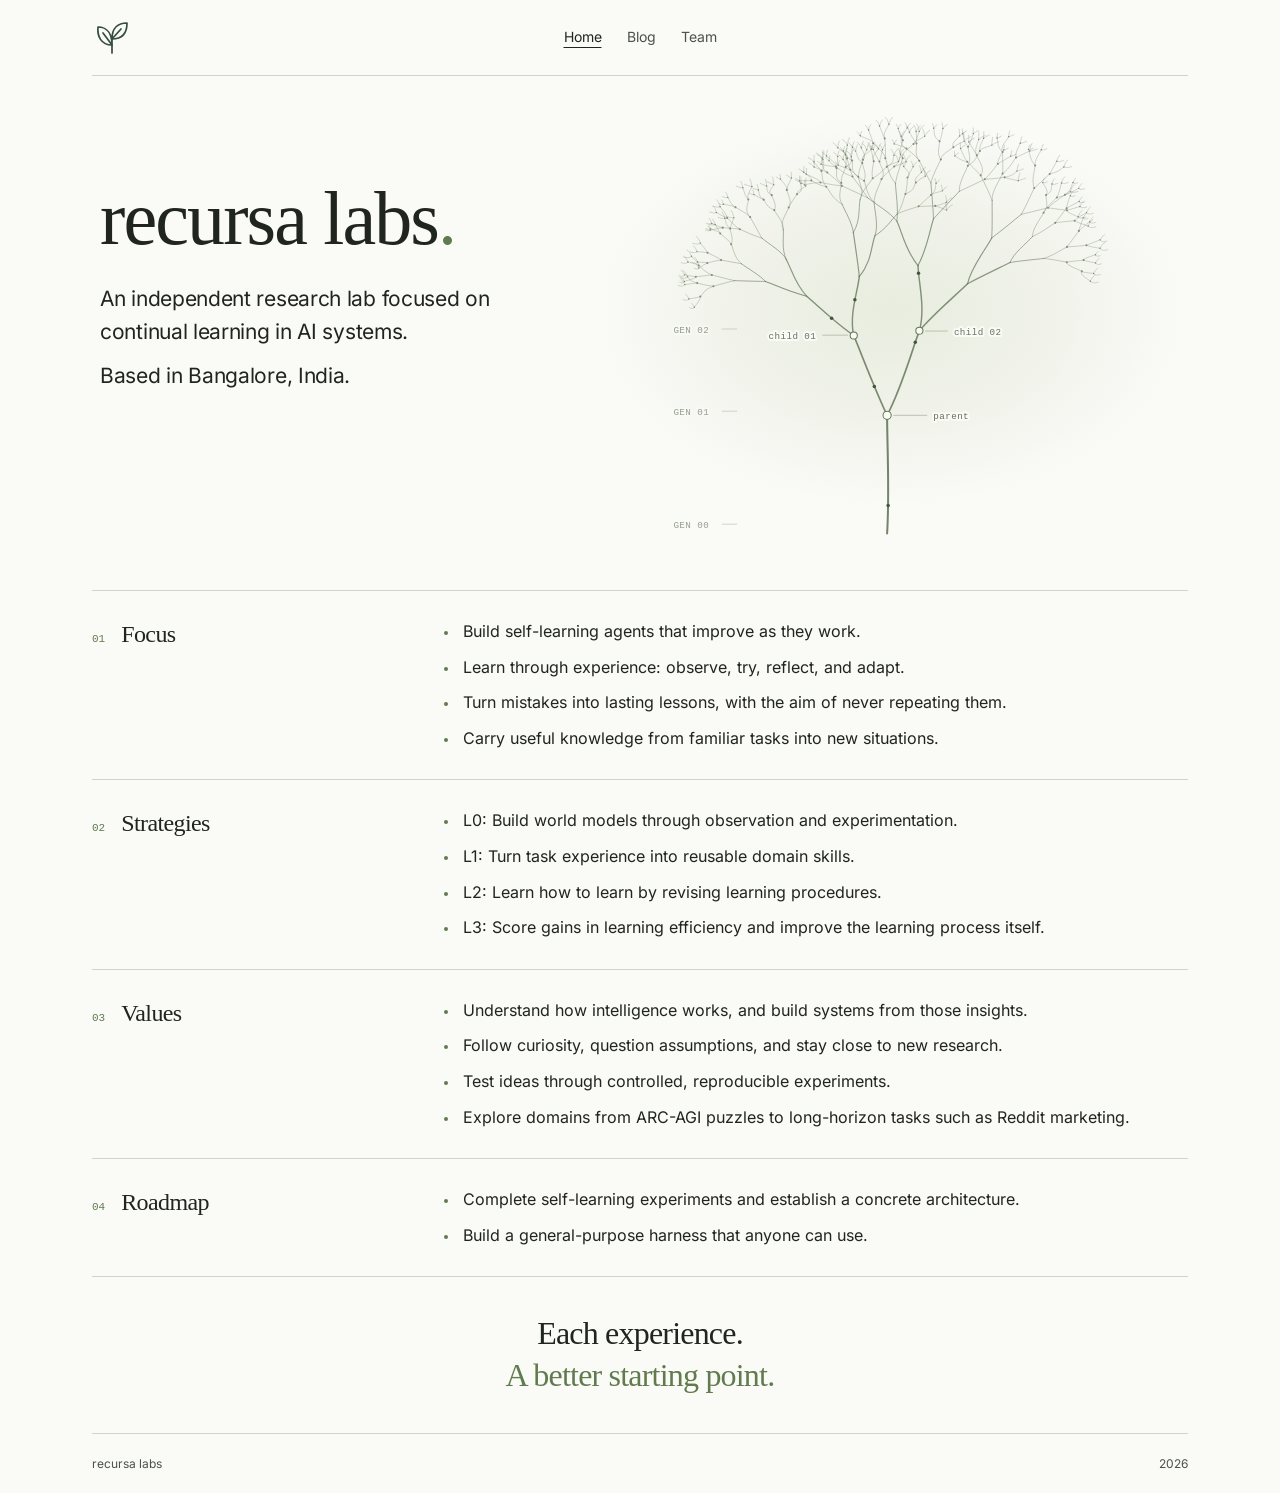
==== commit 4ec6feb7: "Align page heroes and arrange researcher profiles in rows" ====
--- a/index.html
+++ b/index.html
@@ -38,24 +38,24 @@
 </dl>
 <p class="lab-note">Each experience.<br><span>A better starting point.</span></p>
 </div>
-<section class="secondary-view" data-view="blog" hidden aria-labelledby="blog-title"><h1 id="blog-title">Blog</h1><p class="blog-intro">Notes from our research into agents that learn through experience. Four essays on the motivation, mechanisms, and experiments.</p><ol class="post-list">
+<section class="secondary-view page-view" data-view="blog" hidden aria-labelledby="blog-title"><header class="hero"><div class="hero-copy"><h1 id="blog-title">Blog<span class="brand-dot">.</span></h1><p class="hero-intro">Notes from our research into agents that learn through experience.<br>Ideas, methods, and experiments.</p></div><div class="hero-study"><img class="hero-illustration" src="/assets/blog-hero.svg" width="500" height="450" alt="Research notes branching into connected ideas"></div></header><ol class="post-list">
 <li><a class="post-card" href="/blog/learning-across-games/"><img class="post-thumbnail" src="/assets/blog/learning-across-games-cover.svg" width="240" height="160" alt=""><div><h2>Learning Across Games: Why We Chose Batches</h2><p>What our ARC-AGI-3 experiments taught us about shared skills, regression checks, and specialization.</p><span class="post-meta"><time datetime="2026-10-21">October 21, 2026</time></span></div></a></li>
 <li><a class="post-card" href="/blog/learning-to-learn/"><img class="post-thumbnail" src="/assets/blog/learning-to-learn-cover.svg" width="240" height="160" alt=""><div><h2>Learning Facts, Learning Methods, Learning to Learn</h2><p>What changes when an agent learns a task, improves its methods, and revises how it learns.</p><span class="post-meta"><time datetime="2026-10-15">October 15, 2026</time></span></div></a></li>
 <li><a class="post-card" href="/blog/recursive-language-models/"><img class="post-thumbnail" src="/assets/blog/recursive-language-models-cover.svg" width="240" height="160" alt=""><div><h2>Recursive Language Models, Explained</h2><p>How external context, code, and focused model calls make large tasks easier to work with.</p><span class="post-meta"><time datetime="2026-10-09">October 9, 2026</time></span></div></a></li>
 <li><a class="post-card" href="/blog/agents-shouldnt-start-over/"><img class="post-thumbnail" src="/assets/blog/agents-shouldnt-start-over-cover.svg" width="240" height="160" alt=""><div><h2>Agents Shouldn’t Start Over</h2><p>Why our work on a self-learning browser led us to study agents that improve through experience.</p><span class="post-meta"><time datetime="2026-10-03">October 3, 2026</time></span></div></a></li>
 </ol></section>
-<section class="secondary-view" data-view="team" hidden aria-labelledby="team-title"><h1 id="team-title">Team</h1><div class="team-grid">
+<section class="secondary-view page-view" data-view="team" hidden aria-labelledby="team-title"><header class="hero"><div class="hero-copy"><h1 id="team-title">Team<span class="brand-dot">.</span></h1><p class="hero-intro">The people behind recursa labs.<br>Building and studying agents that learn through experience.</p></div><div class="hero-study"><img class="hero-illustration" src="/assets/team-hero.svg" width="500" height="450" alt="Two researchers connected through a shared field of ideas"></div></header><div class="team-grid">
 <article class="team-profile" aria-labelledby="nishant-name">
-<img class="team-photo" src="/assets/team/nishant-gaurav.jpg" width="269" height="269" alt="Nishant Gaurav">
+<div class="team-identity"><img class="team-photo" src="/assets/team/nishant-gaurav.jpg" width="269" height="269" alt="Nishant Gaurav">
 <h2 id="nishant-name"><a href="https://www.linkedin.com/in/nishantg1">Nishant Gaurav</a></h2><p class="team-role">Researcher</p>
-<ul><li>Co-founder of Agentr.</li><li>Previously worked on product and strategy at SuperAGI.</li><li>Brings investment experience from Premji Invest.</li></ul>
-<a class="profile-link" href="https://www.linkedin.com/in/nishantg1">LinkedIn ↗</a>
+<a class="profile-link" href="https://www.linkedin.com/in/nishantg1">LinkedIn ↗</a></div>
+<div class="team-work"><ul><li>Co-founder of Agentr.</li><li>Previously worked on product and strategy at SuperAGI.</li><li>Brings investment experience from Premji Invest.</li></ul></div>
 </article>
 <article class="team-profile" aria-labelledby="tejas-name">
-<img class="team-photo" src="/assets/team/tejas-ravishankar.jpg" width="400" height="400" alt="Tejas Ravishankar">
+<div class="team-identity"><img class="team-photo" src="/assets/team/tejas-ravishankar.jpg" width="400" height="400" alt="Tejas Ravishankar">
 <h2 id="tejas-name"><a href="https://www.linkedin.com/in/tejas-ravishankar">Tejas Ravishankar</a></h2><p class="team-role">Researcher</p>
-<ul><li>Founding member and applied AI engineer at Agentr.</li><li>Builds Webcmd and agents that learn through experience.</li><li>Researched efficient video understanding at Boston University, where he earned an MS in Computer Science.</li></ul>
-<a class="profile-link" href="https://www.linkedin.com/in/tejas-ravishankar">LinkedIn ↗</a>
+<a class="profile-link" href="https://www.linkedin.com/in/tejas-ravishankar">LinkedIn ↗</a></div>
+<div class="team-work"><ul><li>Founding member and applied AI engineer at Agentr.</li><li>Builds Webcmd and agents that learn through experience.</li><li>Researched efficient video understanding at Boston University, where he earned an MS in Computer Science.</li></ul></div>
 </article>
 </div></section>
 <section class="secondary-view" data-view="not-found" hidden aria-labelledby="not-found-title"><h1 id="not-found-title">Page not found</h1><a href="#/">Return home</a></section>
--- a/styles.css
+++ b/styles.css
@@ -3,18 +3,18 @@
 @font-face{font-family:Inter;src:url('./assets/inter-600.ttf') format('truetype');font-weight:600;font-display:swap}
 :root{--paper:#fafaf7;--ink:#20251f;--muted:#4b5347;--line:#d0d5c9;--green:#627b4e}
 *{box-sizing:border-box}html{scroll-padding-top:90px}body{margin:0;background:var(--paper);color:var(--ink);font:400 16px/1.6 Inter,Arial,sans-serif;-webkit-font-smoothing:antialiased}a{color:inherit;text-underline-offset:5px}button{font:inherit;cursor:pointer}a:focus-visible,button:focus-visible{outline:2px solid var(--green);outline-offset:5px}h1,p,figure,dl,dd{margin:0}h1{font-size:76px;font-weight:500;line-height:1.1;letter-spacing:-4px}.page-shell{max-width:1160px;padding:0 32px;margin:auto}.site-header{position:sticky;top:0;z-index:10;display:grid;grid-template-columns:1fr auto 1fr;align-items:center;gap:24px;min-height:76px;border-bottom:1px solid var(--line);background:var(--paper)}.wordmark{display:flex;justify-self:start;align-items:center;text-decoration:none}.wordmark img{display:block;width:40px;height:40px}nav{display:flex;gap:25px;margin:0;font-size:14px}nav a{text-decoration:none;color:var(--muted)}nav a:hover,nav a[aria-current=page]{color:var(--ink);text-decoration:underline}
-.hero{display:grid;grid-template-columns:minmax(0,1fr) minmax(0,1.2fr);align-items:center;gap:8px;padding:28px 0 36px}.hero-study{position:relative;min-width:0;margin:0;padding:0;isolation:isolate}.hero-study:before{content:'';position:absolute;inset:2% 0 10%;z-index:-1;background:radial-gradient(ellipse,#e8eddf 0%,#f0f2e9 35%,transparent 70%)}#learning-field{display:block;width:100%;height:450px}.hero-copy{position:relative;z-index:1;padding:0 0 0 8px;transform:translateY(-44px)}.hero-copy h1{font-size:clamp(48px,6vw,76px);white-space:nowrap}.brand-dot{color:var(--green)}.hero-intro{max-width:440px;margin:22px 0 0;font-size:21px;line-height:1.55;letter-spacing:-.3px}.hero-intro br{display:block;content:'';margin-bottom:12px}.tree-annotations{font:9px monospace;letter-spacing:.4px;fill:#64725b}.tree-annotations text{paint-order:stroke;stroke:var(--paper);stroke-width:4px;stroke-linejoin:round}.tree-annotations path{fill:none;stroke:#a4af98;stroke-width:.7}.candidate-markers circle{fill:var(--paper);stroke:#627b4e;stroke-width:1}.generation-labels{opacity:.65}
+.hero{display:grid;grid-template-columns:minmax(0,1fr) minmax(0,1.2fr);align-items:center;gap:8px;padding:28px 0 36px}.hero-study{position:relative;min-width:0;margin:0;padding:0;isolation:isolate}.hero-study:before{content:'';position:absolute;inset:2% 0 10%;z-index:-1;background:radial-gradient(ellipse,#e8eddf 0%,#f0f2e9 35%,transparent 70%)}#learning-field,.hero-illustration{display:block;width:100%;height:450px}.hero-copy{position:relative;z-index:1;padding:0 0 0 8px;transform:translateY(-44px)}.hero-copy h1{font-size:clamp(48px,6vw,76px);white-space:nowrap}.brand-dot{color:var(--green)}.hero-intro{max-width:440px;margin:22px 0 0;font-size:21px;line-height:1.55;letter-spacing:-.3px}.hero-intro br{display:block;content:'';margin-bottom:12px}.tree-annotations{font:9px monospace;letter-spacing:.4px;fill:#64725b}.tree-annotations text{paint-order:stroke;stroke:var(--paper);stroke-width:4px;stroke-linejoin:round}.tree-annotations path{fill:none;stroke:#a4af98;stroke-width:.7}.candidate-markers circle{fill:var(--paper);stroke:#627b4e;stroke-width:1}.generation-labels{opacity:.65}
 .research-sections{border-top:1px solid var(--line)}.table-row{min-width:0}.research-sections .table-row{display:grid;grid-template-columns:minmax(180px,1fr) minmax(0,2.5fr);gap:48px;padding:28px 0;border-bottom:1px solid var(--line)}.research-sections .table-row:last-child{border-bottom:0}.research-sections .table-row dt{margin:0}.research-sections .table-row dd{padding:0;max-width:720px}.table-row dt{display:flex;align-items:baseline;gap:16px;font-size:24px;font-weight:500;letter-spacing:-.7px;line-height:1.3;margin-bottom:16px}.section-index{font:400 11px/1.4 monospace;letter-spacing:0;color:var(--green)}.table-row dd{padding-left:30px}.research-sections ul{margin:0;padding-left:20px}.research-sections li{padding-left:4px}.research-sections li+li{margin-top:10px}.research-sections li::marker{color:var(--green);font-size:.75em}dd a{display:inline-block;margin-right:24px;color:var(--ink);text-decoration-color:var(--green)}.lab-note{border-top:1px solid var(--line);padding:36px 0;text-align:center;font-size:32px;font-weight:500;line-height:1.3;letter-spacing:-1px}.lab-note span{color:var(--green)}.site-footer{display:flex;justify-content:space-between;border-top:1px solid var(--line);padding:20px 0;color:var(--muted);font-size:12px}.secondary-view{padding:48px 0;min-height:60vh}.secondary-view h1{margin-bottom:36px}.secondary-view .table-row{border-top:1px solid var(--line);padding-top:24px}.secondary-view dd{padding:0}.skip-link{position:fixed;top:8px;left:8px;padding:8px 16px;background:var(--ink);color:var(--paper);transform:translateY(-200%);z-index:20}.skip-link:focus{transform:none}.noscript-note{padding:16px;text-align:center;font-size:12px}[hidden]{display:none!important}
-@media(max-width:800px){.research-sections .table-row{gap:28px}.page-shell{padding:0 24px}#learning-field{height:380px}h1{font-size:66px}.hero-intro{font-size:20px}.table-row dt{font-size:22px}}
-@media(max-width:600px){.site-header{gap:16px;min-height:64px}.wordmark{font-size:18px}nav{gap:16px}.hero{grid-template-columns:1fr;gap:0;padding:32px 0 28px}.hero-copy{padding:0}.hero-copy h1{font-size:56px}.hero-study{margin-top:12px}#learning-field{height:320px}h1{font-size:56px;letter-spacing:-3px}.hero-intro{font-size:18px;margin-top:16px}.hero-intro br{display:none}.research-sections .table-row{grid-template-columns:1fr;gap:14px;padding:24px 0}.table-row dt{margin-bottom:12px}.lab-note{font-size:28px;padding:28px 0}.page-shell{padding:0 20px}}
-@media(max-width:370px){.site-header{gap:10px}nav{gap:12px;font-size:13px}.wordmark{font-size:16px}h1,.hero-copy h1{font-size:48px}#learning-field{height:280px}}
+@media(max-width:800px){.research-sections .table-row{gap:28px}.page-shell{padding:0 24px}#learning-field,.hero-illustration{height:380px}h1{font-size:66px}.hero-intro{font-size:20px}.table-row dt{font-size:22px}}
+@media(max-width:600px){.site-header{gap:16px;min-height:64px}.wordmark{font-size:18px}nav{gap:16px}.hero{grid-template-columns:1fr;gap:0;padding:32px 0 28px}.hero-copy{padding:0;transform:none}.hero-copy h1{font-size:56px}.hero-study{margin-top:12px}#learning-field,.hero-illustration{height:320px}h1{font-size:56px;letter-spacing:-3px}.hero-intro{font-size:18px;margin-top:16px}.hero-intro br{display:none}.research-sections .table-row{grid-template-columns:1fr;gap:14px;padding:24px 0}.table-row dt{margin-bottom:12px}.lab-note{font-size:28px;padding:28px 0}.page-shell{padding:0 20px}}
+@media(max-width:370px){.site-header{gap:10px}nav{gap:12px;font-size:13px}.wordmark{font-size:16px}h1,.hero-copy h1{font-size:48px}#learning-field,.hero-illustration{height:280px}}
 @media(prefers-reduced-motion:reduce){*,*::before,*::after{scroll-behavior:auto!important}}
 
 main:focus{outline:none}
 
-[data-view="home"] h1,.research-sections dt,.lab-note{font-family:Georgia,"Times New Roman",serif;letter-spacing:-.025em}
+.hero-copy h1,.research-sections dt,.lab-note{font-family:Georgia,"Times New Roman",serif;letter-spacing:-.025em}
 
-.blog-intro{max-width:620px;color:var(--muted);font-size:19px;margin:-12px 0 40px}
+.page-view{padding:0 0 48px}.page-view .hero h1{margin-bottom:0}.hero-illustration{object-fit:contain}
 .post-list{list-style:none;padding:0;margin:0}
 .post-list li{border-top:1px solid var(--line)}
 .post-card{display:grid;grid-template-columns:240px minmax(0,1fr);align-items:center;gap:32px;padding:30px 0;text-decoration:none}
@@ -48,9 +48,9 @@
 .series-nav ol{margin:0;padding-left:22px}
 .series-nav li{padding:5px 0}
 .series-nav [aria-current=page]{color:var(--muted)}
-@media(max-width:600px){.post-card{grid-template-columns:1fr;gap:20px;padding:24px 0}.post-thumbnail{max-width:360px}.post-card h2{font-size:25px}.article{padding-top:28px}.article-header{padding:28px 0}.article h1{font-size:38px;letter-spacing:-1.4px}.article-deck{font-size:19px}.article-body{font-size:16px;line-height:1.8}.article-body h2{font-size:24px}.article-body figure{margin:28px -8px}.blog-intro{font-size:17px}}
+@media(max-width:600px){.post-card{grid-template-columns:1fr;gap:20px;padding:24px 0}.post-thumbnail{max-width:360px}.post-card h2{font-size:25px}.article{padding-top:28px}.article-header{padding:28px 0}.article h1{font-size:38px;letter-spacing:-1.4px}.article-deck{font-size:19px}.article-body{font-size:16px;line-height:1.8}.article-body h2{font-size:24px}.article-body figure{margin:28px -8px}}
 
-.team-grid{display:grid;grid-template-columns:repeat(2,minmax(0,1fr));gap:64px;border-top:1px solid var(--line);padding-top:32px}
+.team-profile{display:grid;grid-template-columns:minmax(220px,1fr) minmax(0,2.5fr);gap:48px;align-items:center;border-top:1px solid var(--line);padding:32px 0}
 .team-photo{display:block;width:160px;height:160px;object-fit:cover;border-radius:50%;margin-bottom:24px}
 .team-profile h2{font-size:28px;font-weight:500;line-height:1.3;letter-spacing:-.7px;margin:0 0 6px}
 .team-profile h2 a{text-decoration:none}
@@ -60,4 +60,4 @@
 .team-profile li+li{margin-top:10px}
 .team-profile li::marker{color:var(--green)}
 .profile-link{font-size:14px;text-decoration-color:var(--green)}
-@media(max-width:600px){.team-grid{grid-template-columns:1fr;gap:40px}.team-profile+.team-profile{border-top:1px solid var(--line);padding-top:32px}}
+@media(max-width:600px){.team-profile{grid-template-columns:1fr;gap:24px}.team-work ul{margin-bottom:0}}
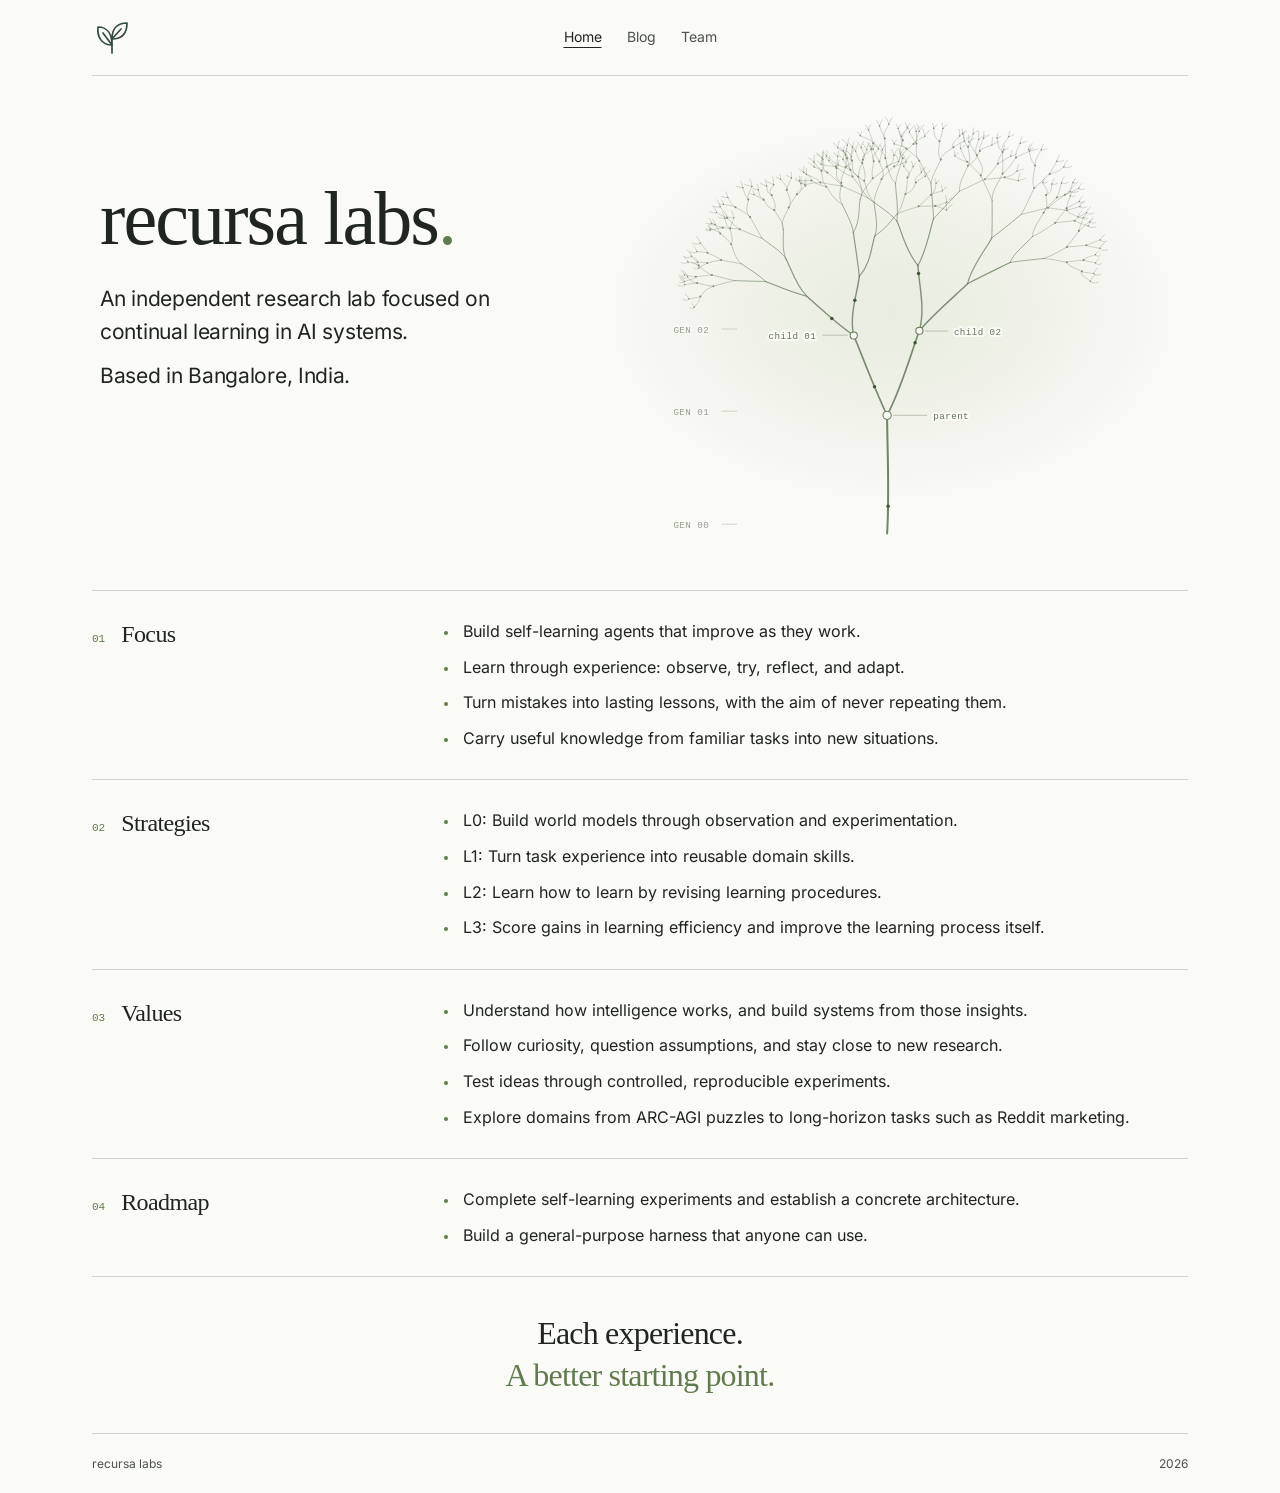
==== commit 1cfd13ef: "Version stylesheet URLs to refresh cached header styles" ====
--- a/index.html
+++ b/index.html
@@ -8,7 +8,7 @@
 <title>recursa labs — Continual learning</title>
 <link rel="icon" type="image/svg+xml" href="./assets/mark.svg">
 <link rel="preload" href="./assets/inter-400.ttf" as="font" type="font/ttf" crossorigin>
-<link rel="stylesheet" href="./styles.css">
+<link rel="stylesheet" href="./styles.css?v=a4978dd54004">
 <script src="./app.js" defer></script>
 </head>
 <body>
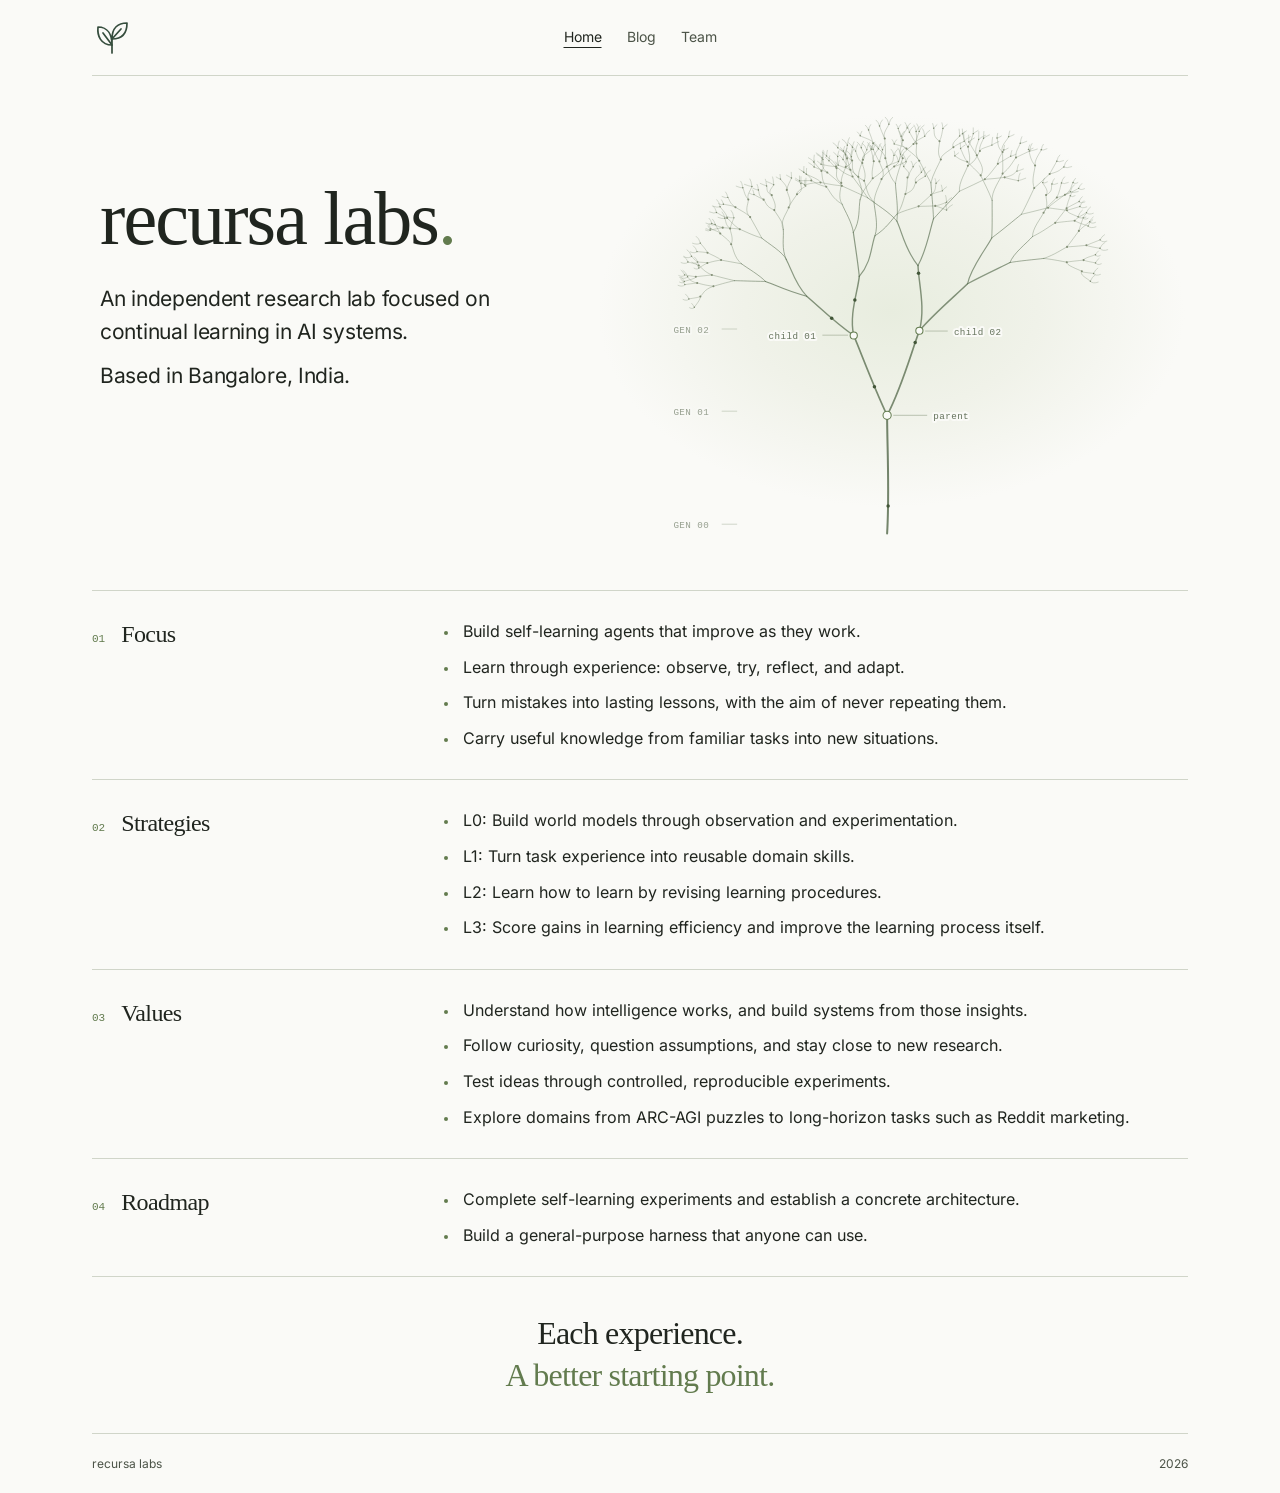
==== commit 1951d148: "Focus team profiles on relevant research experience" ====
--- a/index.html
+++ b/index.html
@@ -49,13 +49,13 @@
 <div class="team-identity"><img class="team-photo" src="/assets/team/nishant-gaurav.jpg" width="269" height="269" alt="Nishant Gaurav">
 <h2 id="nishant-name"><a href="https://www.linkedin.com/in/nishantg1">Nishant Gaurav</a></h2><p class="team-role">Researcher</p>
 <a class="profile-link" href="https://www.linkedin.com/in/nishantg1">LinkedIn ↗</a></div>
-<div class="team-work"><ul><li>Co-founder of Agentr.</li><li>Previously worked on product and strategy at SuperAGI.</li><li>Brings investment experience from Premji Invest.</li></ul></div>
+<div class="team-work"><ul><li>Previously founded and led Agentr.</li><li>Led research into browser agents that learn from experience.</li><li>Built experimental products and contributed to published research.</li></ul></div>
 </article>
 <article class="team-profile" aria-labelledby="tejas-name">
 <div class="team-identity"><img class="team-photo" src="/assets/team/tejas-ravishankar.jpg" width="400" height="400" alt="Tejas Ravishankar">
 <h2 id="tejas-name"><a href="https://www.linkedin.com/in/tejas-ravishankar">Tejas Ravishankar</a></h2><p class="team-role">Researcher</p>
 <a class="profile-link" href="https://www.linkedin.com/in/tejas-ravishankar">LinkedIn ↗</a></div>
-<div class="team-work"><ul><li>Founding member and applied AI engineer at Agentr.</li><li>Builds Webcmd and agents that learn through experience.</li><li>Researched efficient video understanding at Boston University, where he earned an MS in Computer Science.</li></ul></div>
+<div class="team-work"><ul><li>Researches efficient machine learning, drawing on a strong foundation in deep learning.</li><li>Previously a founding member and applied AI engineer at Agentr.</li><li>Now studies how agents can learn more effectively through experience.</li></ul></div>
 </article>
 </div></section>
 <section class="secondary-view" data-view="not-found" hidden aria-labelledby="not-found-title"><h1 id="not-found-title">Page not found</h1><a href="#/">Return home</a></section>
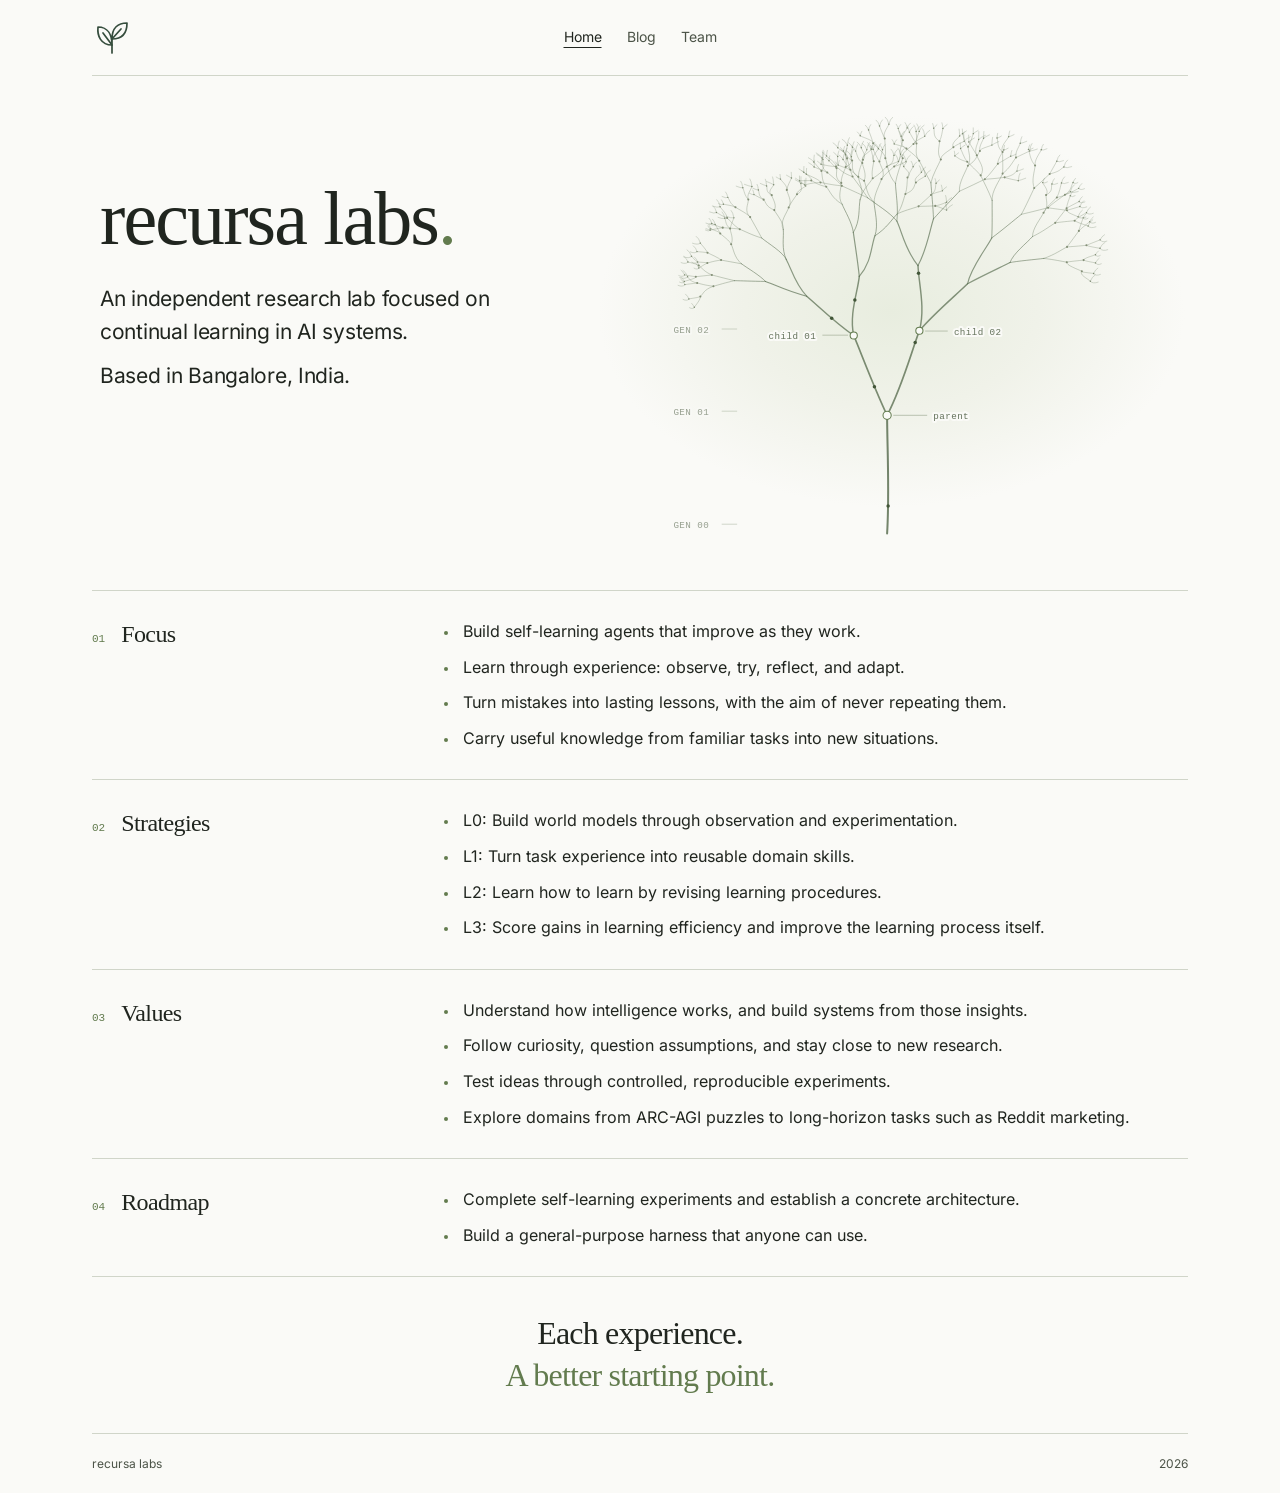
==== commit a4fa93d6: "Refine team research biographies" ====
--- a/index.html
+++ b/index.html
@@ -49,13 +49,13 @@
 <div class="team-identity"><img class="team-photo" src="/assets/team/nishant-gaurav.jpg" width="269" height="269" alt="Nishant Gaurav">
 <h2 id="nishant-name"><a href="https://www.linkedin.com/in/nishantg1">Nishant Gaurav</a></h2><p class="team-role">Researcher</p>
 <a class="profile-link" href="https://www.linkedin.com/in/nishantg1">LinkedIn ↗</a></div>
-<div class="team-work"><ul><li>Previously founded and led Agentr.</li><li>Led research into browser agents that learn from experience.</li><li>Built experimental products and contributed to published research.</li></ul></div>
+<div class="team-work"><ul><li>Previously founded and led Agentr.</li><li>Led research into browser agents that learn from experience.</li><li>Built multiple AI products, turning research ideas into working systems and published papers.</li></ul></div>
 </article>
 <article class="team-profile" aria-labelledby="tejas-name">
 <div class="team-identity"><img class="team-photo" src="/assets/team/tejas-ravishankar.jpg" width="400" height="400" alt="Tejas Ravishankar">
 <h2 id="tejas-name"><a href="https://www.linkedin.com/in/tejas-ravishankar">Tejas Ravishankar</a></h2><p class="team-role">Researcher</p>
 <a class="profile-link" href="https://www.linkedin.com/in/tejas-ravishankar">LinkedIn ↗</a></div>
-<div class="team-work"><ul><li>Researches efficient machine learning, drawing on a strong foundation in deep learning.</li><li>Previously a founding member and applied AI engineer at Agentr.</li><li>Now studies how agents can learn more effectively through experience.</li></ul></div>
+<div class="team-work"><ul><li>Previously researched efficient machine learning.</li><li>Previously a founding member and applied AI engineer at Agentr.</li><li>Now studies how agents can learn more effectively through experience.</li></ul></div>
 </article>
 </div></section>
 <section class="secondary-view" data-view="not-found" hidden aria-labelledby="not-found-title"><h1 id="not-found-title">Page not found</h1><a href="#/">Return home</a></section>
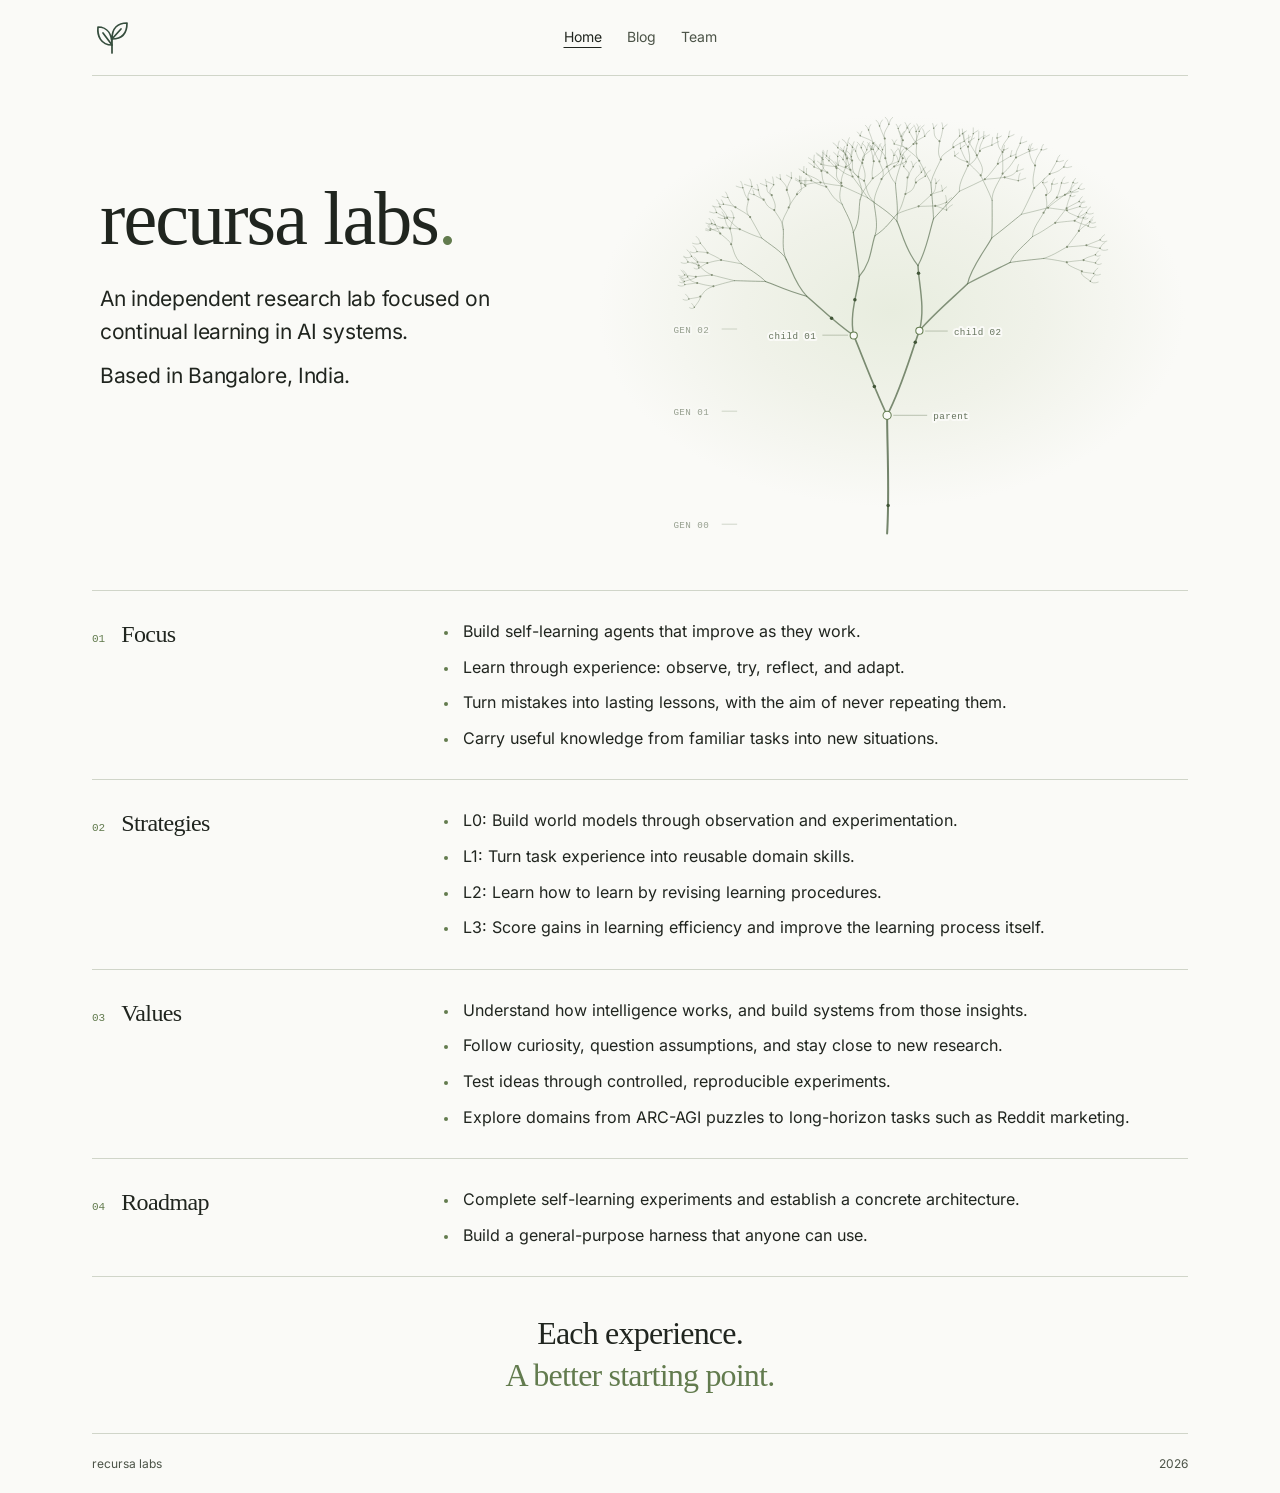
==== commit 6e80ae56: "Strengthen team profiles with research and leadership context" ====
--- a/index.html
+++ b/index.html
@@ -49,13 +49,13 @@
 <div class="team-identity"><img class="team-photo" src="/assets/team/nishant-gaurav.jpg" width="269" height="269" alt="Nishant Gaurav">
 <h2 id="nishant-name"><a href="https://www.linkedin.com/in/nishantg1">Nishant Gaurav</a></h2><p class="team-role">Researcher</p>
 <a class="profile-link" href="https://www.linkedin.com/in/nishantg1">LinkedIn ↗</a></div>
-<div class="team-work"><ul><li>Previously founded and led Agentr.</li><li>Led research into browser agents that learn from experience.</li><li>Built multiple AI products, turning research ideas into working systems and published papers.</li></ul></div>
+<div class="team-work"><ul><li>Founder and former leader of Agentr, where he directed research into self-learning browser agents.</li><li>Built multiple AI products and contributed to published research, bringing together research direction and product development.</li><li>At Recursa Labs, focuses on turning advances in agent learning into systems that improve through experience.</li></ul></div>
 </article>
 <article class="team-profile" aria-labelledby="tejas-name">
 <div class="team-identity"><img class="team-photo" src="/assets/team/tejas-ravishankar.jpg" width="400" height="400" alt="Tejas Ravishankar">
 <h2 id="tejas-name"><a href="https://www.linkedin.com/in/tejas-ravishankar">Tejas Ravishankar</a></h2><p class="team-role">Researcher</p>
 <a class="profile-link" href="https://www.linkedin.com/in/tejas-ravishankar">LinkedIn ↗</a></div>
-<div class="team-work"><ul><li>Previously researched efficient machine learning.</li><li>Previously a founding member and applied AI engineer at Agentr.</li><li>Now studies how agents can learn more effectively through experience.</li></ul></div>
+<div class="team-work"><ul><li>Previously researched efficient machine learning and video understanding at Boston University.</li><li>Former founding member and applied AI engineer at Agentr, where he worked on browser agents that learn from experience.</li><li>At Recursa Labs, brings that research and engineering experience to continual learning in agents.</li></ul></div>
 </article>
 </div></section>
 <section class="secondary-view" data-view="not-found" hidden aria-labelledby="not-found-title"><h1 id="not-found-title">Page not found</h1><a href="#/">Return home</a></section>
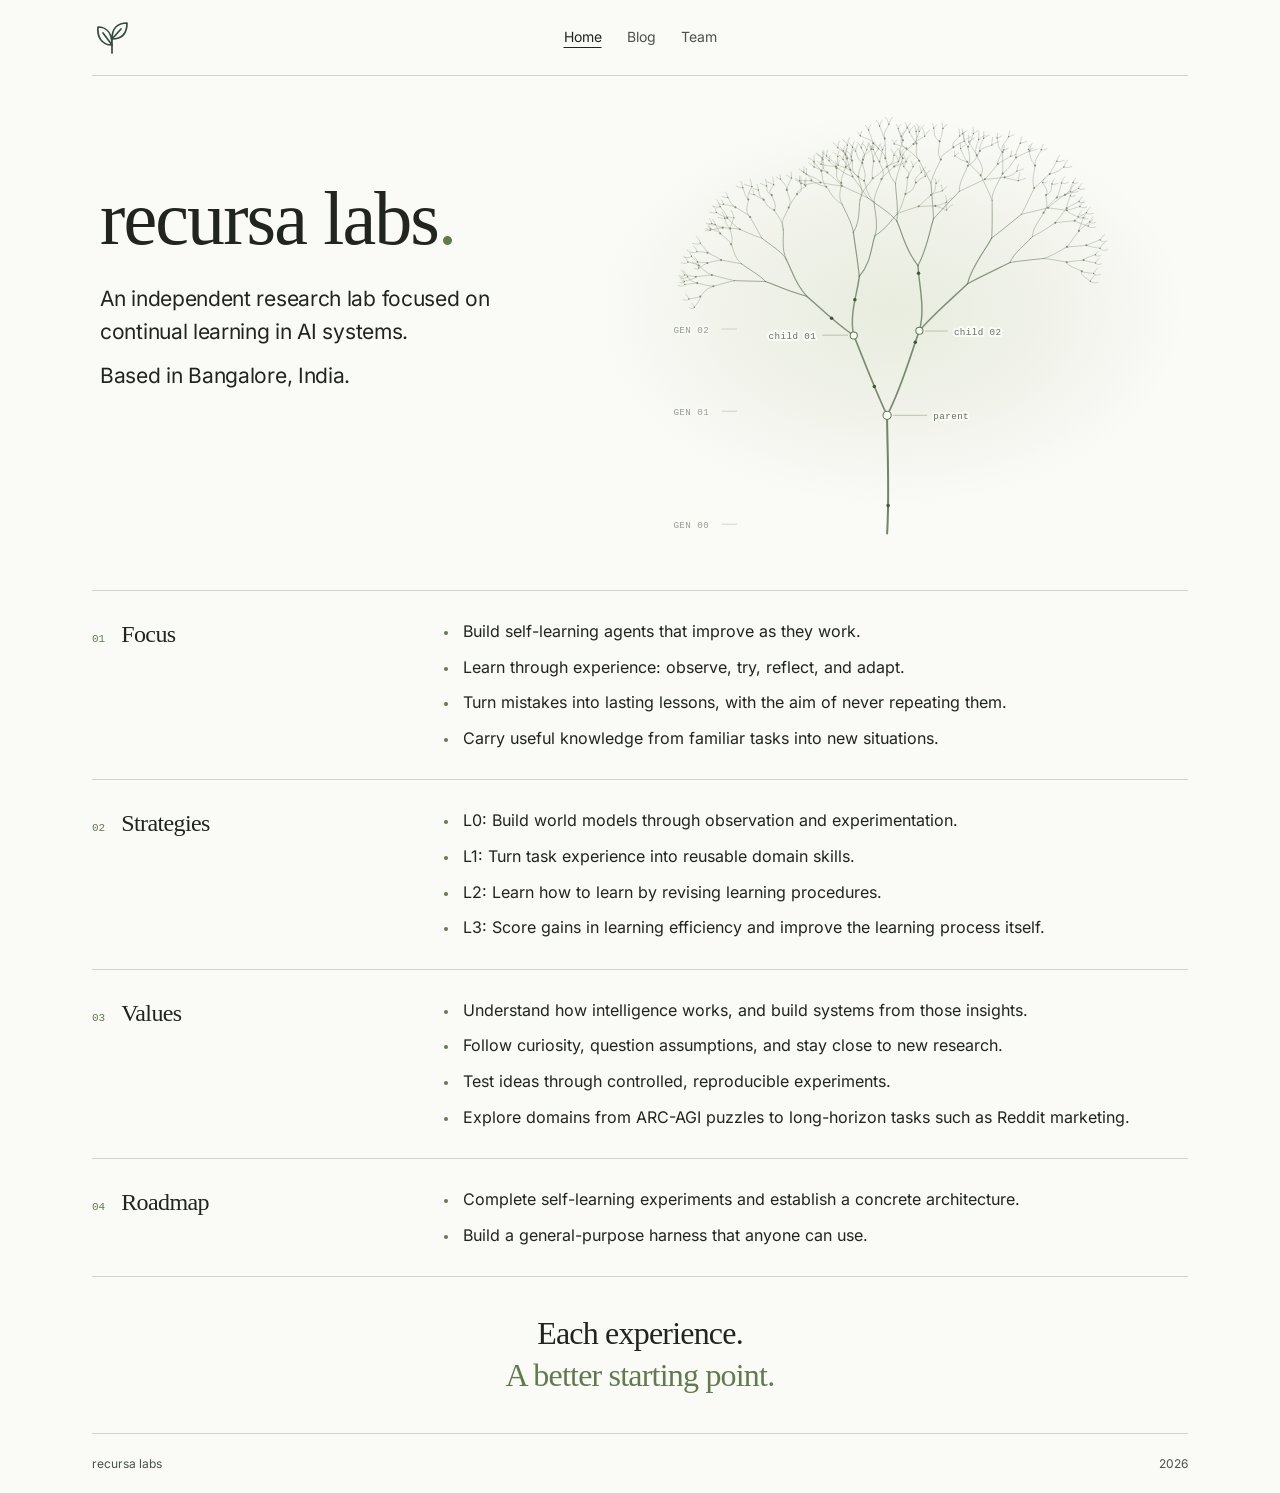
==== commit 31f131e7: "Update founder title and reorder Tejas biography" ====
--- a/index.html
+++ b/index.html
@@ -49,13 +49,13 @@
 <div class="team-identity"><img class="team-photo" src="/assets/team/nishant-gaurav.jpg" width="269" height="269" alt="Nishant Gaurav">
 <h2 id="nishant-name"><a href="https://www.linkedin.com/in/nishantg1">Nishant Gaurav</a></h2><p class="team-role">Researcher</p>
 <a class="profile-link" href="https://www.linkedin.com/in/nishantg1">LinkedIn ↗</a></div>
-<div class="team-work"><ul><li>Founder and former leader of Agentr, where he directed research into self-learning browser agents.</li><li>Built multiple AI products and contributed to published research, bringing together research direction and product development.</li><li>At Recursa Labs, focuses on turning advances in agent learning into systems that improve through experience.</li></ul></div>
+<div class="team-work"><ul><li>Founder and former CEO of Agentr, where he directed research into self-learning browser agents.</li><li>Built multiple AI products and contributed to published research, bringing together research direction and product development.</li><li>At Recursa Labs, focuses on turning advances in agent learning into systems that improve through experience.</li></ul></div>
 </article>
 <article class="team-profile" aria-labelledby="tejas-name">
 <div class="team-identity"><img class="team-photo" src="/assets/team/tejas-ravishankar.jpg" width="400" height="400" alt="Tejas Ravishankar">
 <h2 id="tejas-name"><a href="https://www.linkedin.com/in/tejas-ravishankar">Tejas Ravishankar</a></h2><p class="team-role">Researcher</p>
 <a class="profile-link" href="https://www.linkedin.com/in/tejas-ravishankar">LinkedIn ↗</a></div>
-<div class="team-work"><ul><li>Previously researched efficient machine learning and video understanding at Boston University.</li><li>Former founding member and applied AI engineer at Agentr, where he worked on browser agents that learn from experience.</li><li>At Recursa Labs, brings that research and engineering experience to continual learning in agents.</li></ul></div>
+<div class="team-work"><ul><li>Former founding member and applied AI engineer at Agentr, where he worked on browser agents that learn from experience.</li><li>Previously researched efficient machine learning and video understanding at Boston University.</li><li>At Recursa Labs, brings that research and engineering experience to continual learning in agents.</li></ul></div>
 </article>
 </div></section>
 <section class="secondary-view" data-view="not-found" hidden aria-labelledby="not-found-title"><h1 id="not-found-title">Page not found</h1><a href="#/">Return home</a></section>
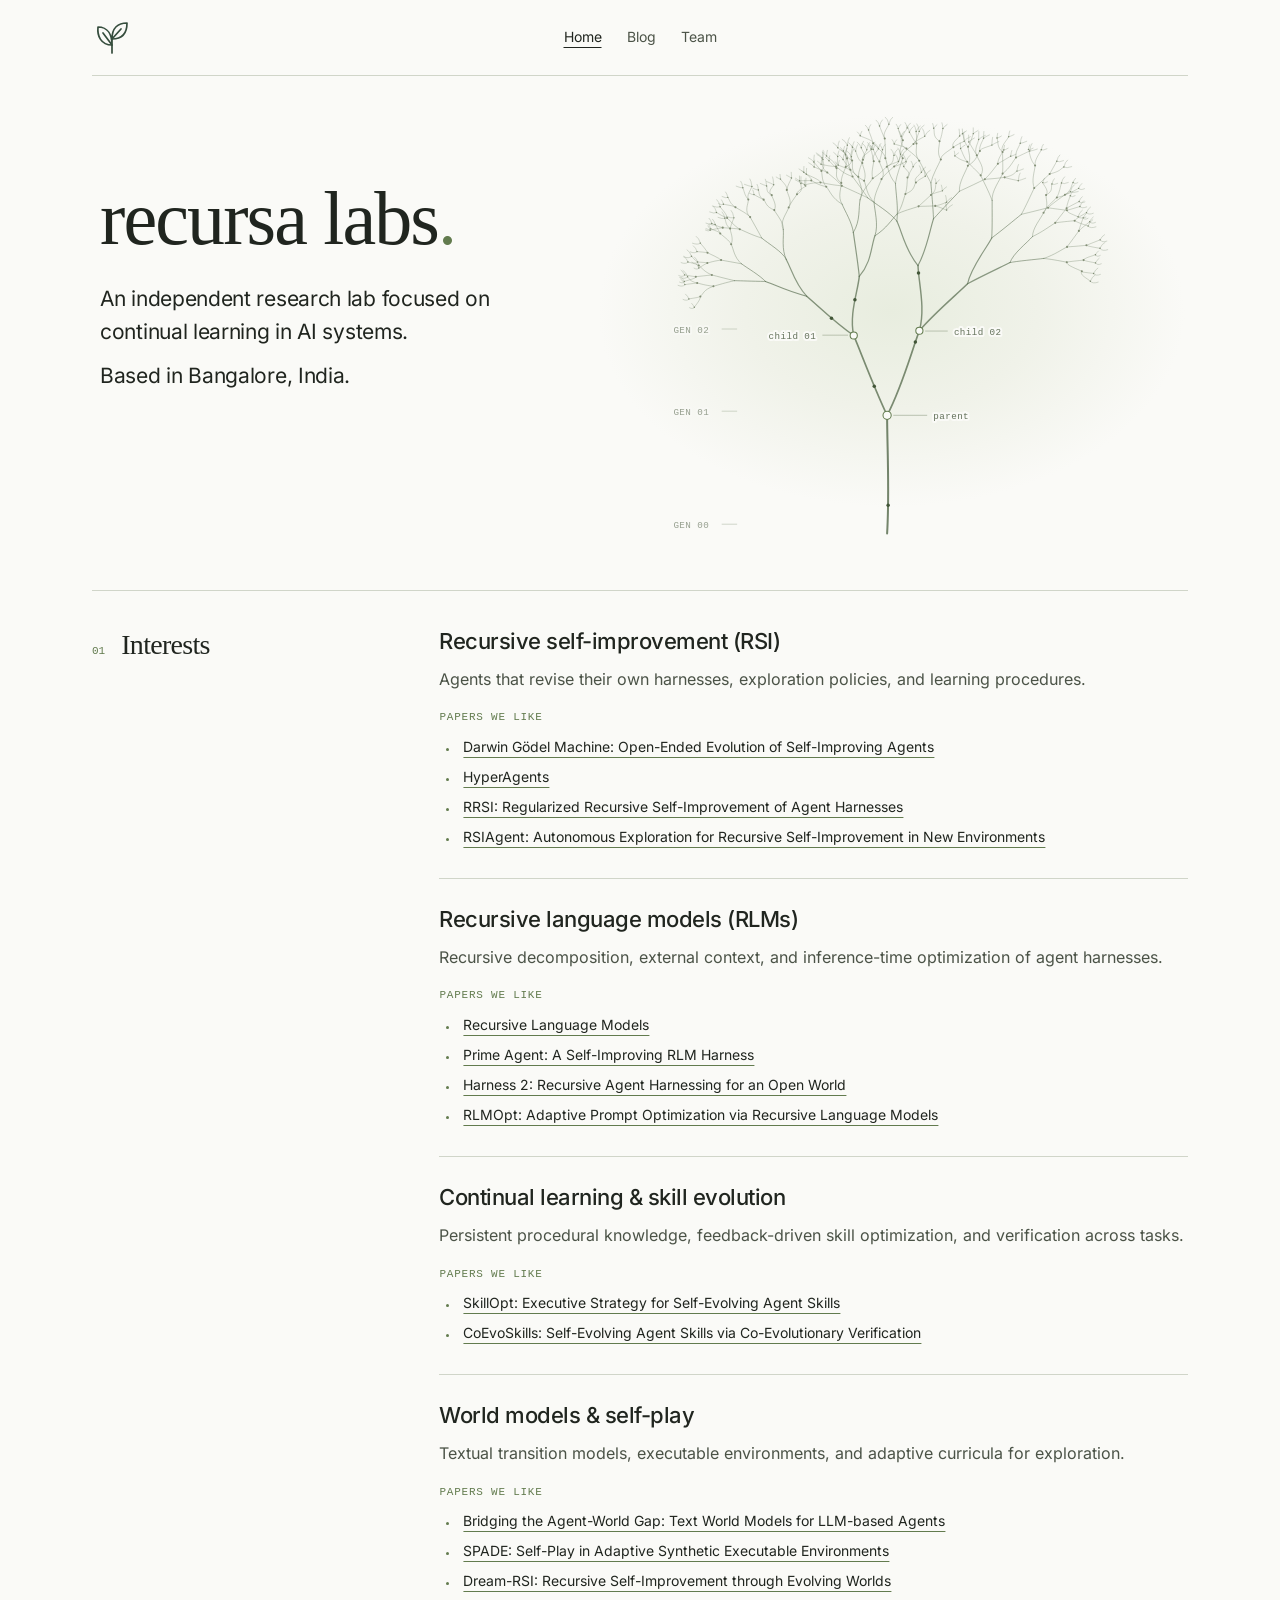
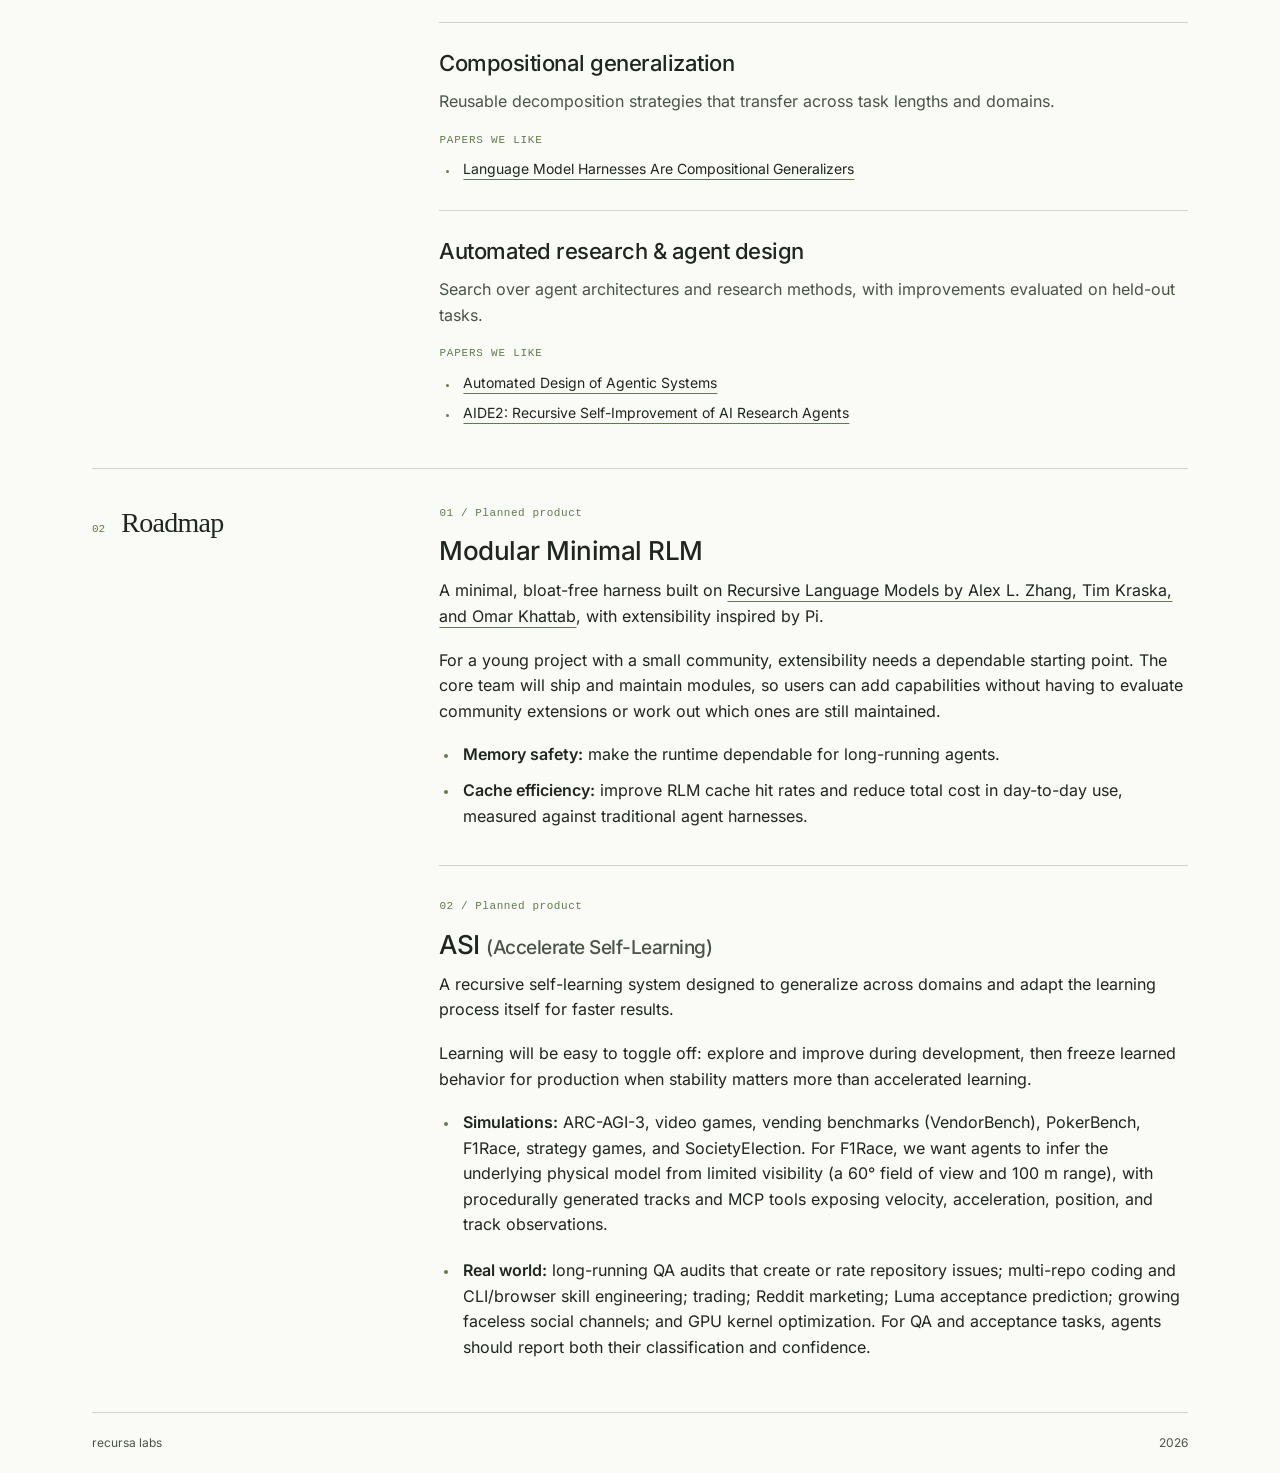
==== commit 7b97667d: "Refine homepage interests and product roadmap" ====
--- a/index.html
+++ b/index.html
@@ -8,7 +8,7 @@
 <title>recursa labs — Continual learning</title>
 <link rel="icon" type="image/svg+xml" href="./assets/mark.svg">
 <link rel="preload" href="./assets/inter-400.ttf" as="font" type="font/ttf" crossorigin>
-<link rel="stylesheet" href="./styles.css?v=a4978dd54004">
+<link rel="stylesheet" href="./styles.css?v=21952f2eb04c">
 <script src="./app.js" defer></script>
 </head>
 <body>
@@ -30,13 +30,44 @@
 <text x="385" y="424">parent</text><text x="271" y="346" text-anchor="end">child 01</text><text x="405" y="342">child 02</text>
 </g></svg></div>
 </section>
-<dl class="lab-table research-sections" id="direction">
-<div class="table-row"><dt><span class="section-index">01</span>Focus</dt><dd><ul><li>Build self-learning agents that improve as they work.</li><li>Learn through experience: observe, try, reflect, and adapt.</li><li>Turn mistakes into lasting lessons, with the aim of never repeating them.</li><li>Carry useful knowledge from familiar tasks into new situations.</li></ul></dd></div>
-<div class="table-row"><dt><span class="section-index">02</span>Strategies</dt><dd><ul><li>L0: Build world models through observation and experimentation.</li><li>L1: Turn task experience into reusable domain skills.</li><li>L2: Learn how to learn by revising learning procedures.</li><li>L3: Score gains in learning efficiency and improve the learning process itself.</li></ul></dd></div>
-<div class="table-row"><dt><span class="section-index">03</span>Values</dt><dd><ul><li>Understand how intelligence works, and build systems from those insights.</li><li>Follow curiosity, question assumptions, and stay close to new research.</li><li>Test ideas through controlled, reproducible experiments.</li><li>Explore domains from ARC-AGI puzzles to long-horizon tasks such as Reddit marketing.</li></ul></dd></div>
-<div class="table-row"><dt><span class="section-index">04</span>Roadmap</dt><dd><ul><li>Complete self-learning experiments and establish a concrete architecture.</li><li>Build a general-purpose harness that anyone can use.</li></ul></dd></div>
-</dl>
-<p class="lab-note">Each experience.<br><span>A better starting point.</span></p>
+<div class="research-sections" id="direction">
+<section class="home-section" aria-labelledby="interests-title">
+<h2 id="interests-title"><span class="section-index">01</span>Interests</h2>
+<div class="section-content interest-list">
+<article class="interest"><h3>Recursive self-improvement (RSI)</h3><p>Agents that revise their own harnesses, exploration policies, and learning procedures.</p><h4>Papers we like</h4><ul class="paper-list"><li><a href="https://arxiv.org/abs/2505.22954">Darwin Gödel Machine: Open-Ended Evolution of Self-Improving Agents</a></li><li><a href="https://arxiv.org/abs/2603.19461">HyperAgents</a></li><li><a href="https://arxiv.org/abs/2609.24972">RRSI: Regularized Recursive Self-Improvement of Agent Harnesses</a></li><li><a href="https://arxiv.org/abs/2609.15364">RSIAgent: Autonomous Exploration for Recursive Self-Improvement in New Environments</a></li></ul></article>
+<article class="interest"><h3>Recursive language models (RLMs)</h3><p>Recursive decomposition, external context, and inference-time optimization of agent harnesses.</p><h4>Papers we like</h4><ul class="paper-list"><li><a href="https://arxiv.org/abs/2512.24601">Recursive Language Models</a></li><li><a href="https://arxiv.org/abs/2608.23552">Prime Agent: A Self-Improving RLM Harness</a></li><li><a href="https://arxiv.org/abs/2610.14224">Harness 2: Recursive Agent Harnessing for an Open World</a></li><li><a href="https://arxiv.org/abs/2608.10471">RLMOpt: Adaptive Prompt Optimization via Recursive Language Models</a></li></ul></article>
+<article class="interest"><h3>Continual learning &amp; skill evolution</h3><p>Persistent procedural knowledge, feedback-driven skill optimization, and verification across tasks.</p><h4>Papers we like</h4><ul class="paper-list"><li><a href="https://arxiv.org/abs/2605.23904">SkillOpt: Executive Strategy for Self-Evolving Agent Skills</a></li><li><a href="https://arxiv.org/abs/2604.01687">CoEvoSkills: Self-Evolving Agent Skills via Co-Evolutionary Verification</a></li></ul></article>
+<article class="interest"><h3>World models &amp; self-play</h3><p>Textual transition models, executable environments, and adaptive curricula for exploration.</p><h4>Papers we like</h4><ul class="paper-list"><li><a href="https://arxiv.org/abs/2606.09032">Bridging the Agent-World Gap: Text World Models for LLM-based Agents</a></li><li><a href="https://arxiv.org/abs/2608.19197">SPADE: Self-Play in Adaptive Synthetic Executable Environments</a></li><li><a href="https://arxiv.org/abs/2609.14858">Dream-RSI: Recursive Self-Improvement through Evolving Worlds</a></li></ul></article>
+<article class="interest"><h3>Compositional generalization</h3><p>Reusable decomposition strategies that transfer across task lengths and domains.</p><h4>Papers we like</h4><ul class="paper-list"><li><a href="https://alexzhang13.github.io/blog/2026/mgh/">Language Model Harnesses Are Compositional Generalizers</a></li></ul></article>
+<article class="interest"><h3>Automated research &amp; agent design</h3><p>Search over agent architectures and research methods, with improvements evaluated on held-out tasks.</p><h4>Papers we like</h4><ul class="paper-list"><li><a href="https://arxiv.org/abs/2408.08435">Automated Design of Agentic Systems</a></li><li><a href="https://arxiv.org/abs/2609.26457">AIDE2: Recursive Self-Improvement of AI Research Agents</a></li></ul></article>
+</div>
+</section>
+<section class="home-section" aria-labelledby="roadmap-title">
+<h2 id="roadmap-title"><span class="section-index">02</span>Roadmap</h2>
+<div class="section-content roadmap-products">
+<article class="roadmap-product" aria-labelledby="rlm-title">
+<p class="product-label">01 / Planned product</p>
+<h3 id="rlm-title">Modular Minimal RLM</h3>
+<p>A minimal, bloat-free harness built on <a href="https://arxiv.org/abs/2512.24601">Recursive Language Models by Alex L. Zhang, Tim Kraska, and Omar Khattab</a>, with extensibility inspired by Pi.</p>
+<p>For a young project with a small community, extensibility needs a dependable starting point. The core team will ship and maintain modules, so users can add capabilities without having to evaluate community extensions or work out which ones are still maintained.</p>
+<ul class="product-priorities">
+<li><strong>Memory safety:</strong> make the runtime dependable for long-running agents.</li>
+<li><strong>Cache efficiency:</strong> improve RLM cache hit rates and reduce total cost in day-to-day use, measured against traditional agent harnesses.</li>
+</ul>
+</article>
+<article class="roadmap-product" aria-labelledby="asi-title">
+<p class="product-label">02 / Planned product</p>
+<h3 id="asi-title">ASI <span class="product-expansion">(Accelerate Self-Learning)</span></h3>
+<p>A recursive self-learning system designed to generalize across domains and adapt the learning process itself for faster results.</p>
+<p>Learning will be easy to toggle off: explore and improve during development, then freeze learned behavior for production when stability matters more than accelerated learning.</p>
+<ul class="domain-list">
+<li><strong>Simulations:</strong> ARC-AGI-3, video games, vending benchmarks (VendorBench), PokerBench, F1Race, strategy games, and SocietyElection. For F1Race, we want agents to infer the underlying physical model from limited visibility (a 60° field of view and 100 m range), with procedurally generated tracks and MCP tools exposing velocity, acceleration, position, and track observations.</li>
+<li><strong>Real world:</strong> long-running QA audits that create or rate repository issues; multi-repo coding and CLI/browser skill engineering; trading; Reddit marketing; Luma acceptance prediction; growing faceless social channels; and GPU kernel optimization. For QA and acceptance tasks, agents should report both their classification and confidence.</li>
+</ul>
+</article>
+</div>
+</section>
+</div>
 </div>
 <section class="secondary-view page-view" data-view="blog" hidden aria-labelledby="blog-title"><header class="hero"><div class="hero-copy"><h1 id="blog-title">Blog<span class="brand-dot">.</span></h1><p class="hero-intro">Notes from our research into agents that learn through experience.<br>Ideas, methods, and experiments.</p></div><div class="hero-study"><img class="hero-illustration" src="/assets/blog-hero.svg" width="500" height="450" alt="Research notes branching into connected ideas"></div></header><ol class="post-list">
 <li><a class="post-card" href="/blog/learning-across-games/"><img class="post-thumbnail" src="/assets/blog/learning-across-games-cover.svg" width="240" height="160" alt=""><div><h2>Learning Across Games: Why We Chose Batches</h2><p>What our ARC-AGI-3 experiments taught us about shared skills, regression checks, and specialization.</p><span class="post-meta"><time datetime="2026-10-21">October 21, 2026</time></span></div></a></li>
@@ -49,7 +80,7 @@
 <div class="team-identity"><img class="team-photo" src="/assets/team/nishant-gaurav.jpg" width="269" height="269" alt="Nishant Gaurav">
 <h2 id="nishant-name"><a href="https://www.linkedin.com/in/nishantg1">Nishant Gaurav</a></h2><p class="team-role">Researcher</p>
 <a class="profile-link" href="https://www.linkedin.com/in/nishantg1">LinkedIn ↗</a></div>
-<div class="team-work"><ul><li>Founder and former CEO of Agentr, where he directed research into self-learning browser agents.</li><li>Built multiple AI products and contributed to published research, bringing together research direction and product development.</li><li>At Recursa Labs, focuses on turning advances in agent learning into systems that improve through experience.</li></ul></div>
+<div class="team-work"><ul><li>Founder of Agentr, where he directed research into self-learning browser agents.</li><li>Built multiple AI products and contributed to published research, bringing together research direction and product development.</li><li>At Recursa Labs, focuses on turning advances in agent learning into systems that improve through experience.</li></ul></div>
 </article>
 <article class="team-profile" aria-labelledby="tejas-name">
 <div class="team-identity"><img class="team-photo" src="/assets/team/tejas-ravishankar.jpg" width="400" height="400" alt="Tejas Ravishankar">
--- a/styles.css
+++ b/styles.css
@@ -61,3 +61,25 @@
 .team-profile li::marker{color:var(--green)}
 .profile-link{font-size:14px;text-decoration-color:var(--green)}
 @media(max-width:600px){.team-profile{grid-template-columns:1fr;gap:24px}.team-work ul{margin-bottom:0}}
+
+.home-section{display:grid;grid-template-columns:minmax(180px,1fr) minmax(0,2.5fr);gap:48px;padding:36px 0 44px}
+.home-section+.home-section{border-top:1px solid var(--line)}
+.home-section>h2{display:flex;align-items:baseline;gap:16px;margin:0;font:400 28px/1.3 Georgia,"Times New Roman",serif;letter-spacing:-.025em}
+.section-content{min-width:0;max-width:760px}
+.interest+.interest{margin-top:30px;padding-top:26px;border-top:1px solid var(--line)}
+.interest h3,.roadmap-product h3{margin:0 0 10px;font-size:22px;font-weight:500;line-height:1.35;letter-spacing:-.5px}
+.interest>p{color:var(--muted)}
+.interest h4{margin:17px 0 9px;font:400 11px/1.5 monospace;letter-spacing:.07em;text-transform:uppercase;color:var(--green)}
+.paper-list{font-size:14px;line-height:1.65}
+.research-sections .paper-list li+li{margin-top:7px}
+.paper-list a,.roadmap-product a{text-decoration-color:var(--green);overflow-wrap:anywhere}
+.paper-list a:hover,.roadmap-product a:hover{color:var(--green)}
+.product-label{margin-bottom:12px;font:400 11px/1.5 monospace;letter-spacing:.05em;color:var(--green)}
+.roadmap-product h3{font-size:26px}
+.product-expansion{font-size:19px;color:var(--muted)}
+.roadmap-product>p+p,.roadmap-product>ul{margin-top:18px}
+.roadmap-product+.roadmap-product{margin-top:36px;padding-top:32px;border-top:1px solid var(--line)}
+.research-sections .domain-list li+li{margin-top:20px}
+.roadmap-products{padding-bottom:8px}
+@media(max-width:800px){.home-section{gap:28px}}
+@media(max-width:600px){.home-section{grid-template-columns:1fr;gap:26px;padding:28px 0 32px}.home-section>h2{font-size:27px}.interest h3{font-size:21px}.roadmap-product h3{font-size:24px}.product-expansion{display:block;margin-top:5px;font-size:18px}}
